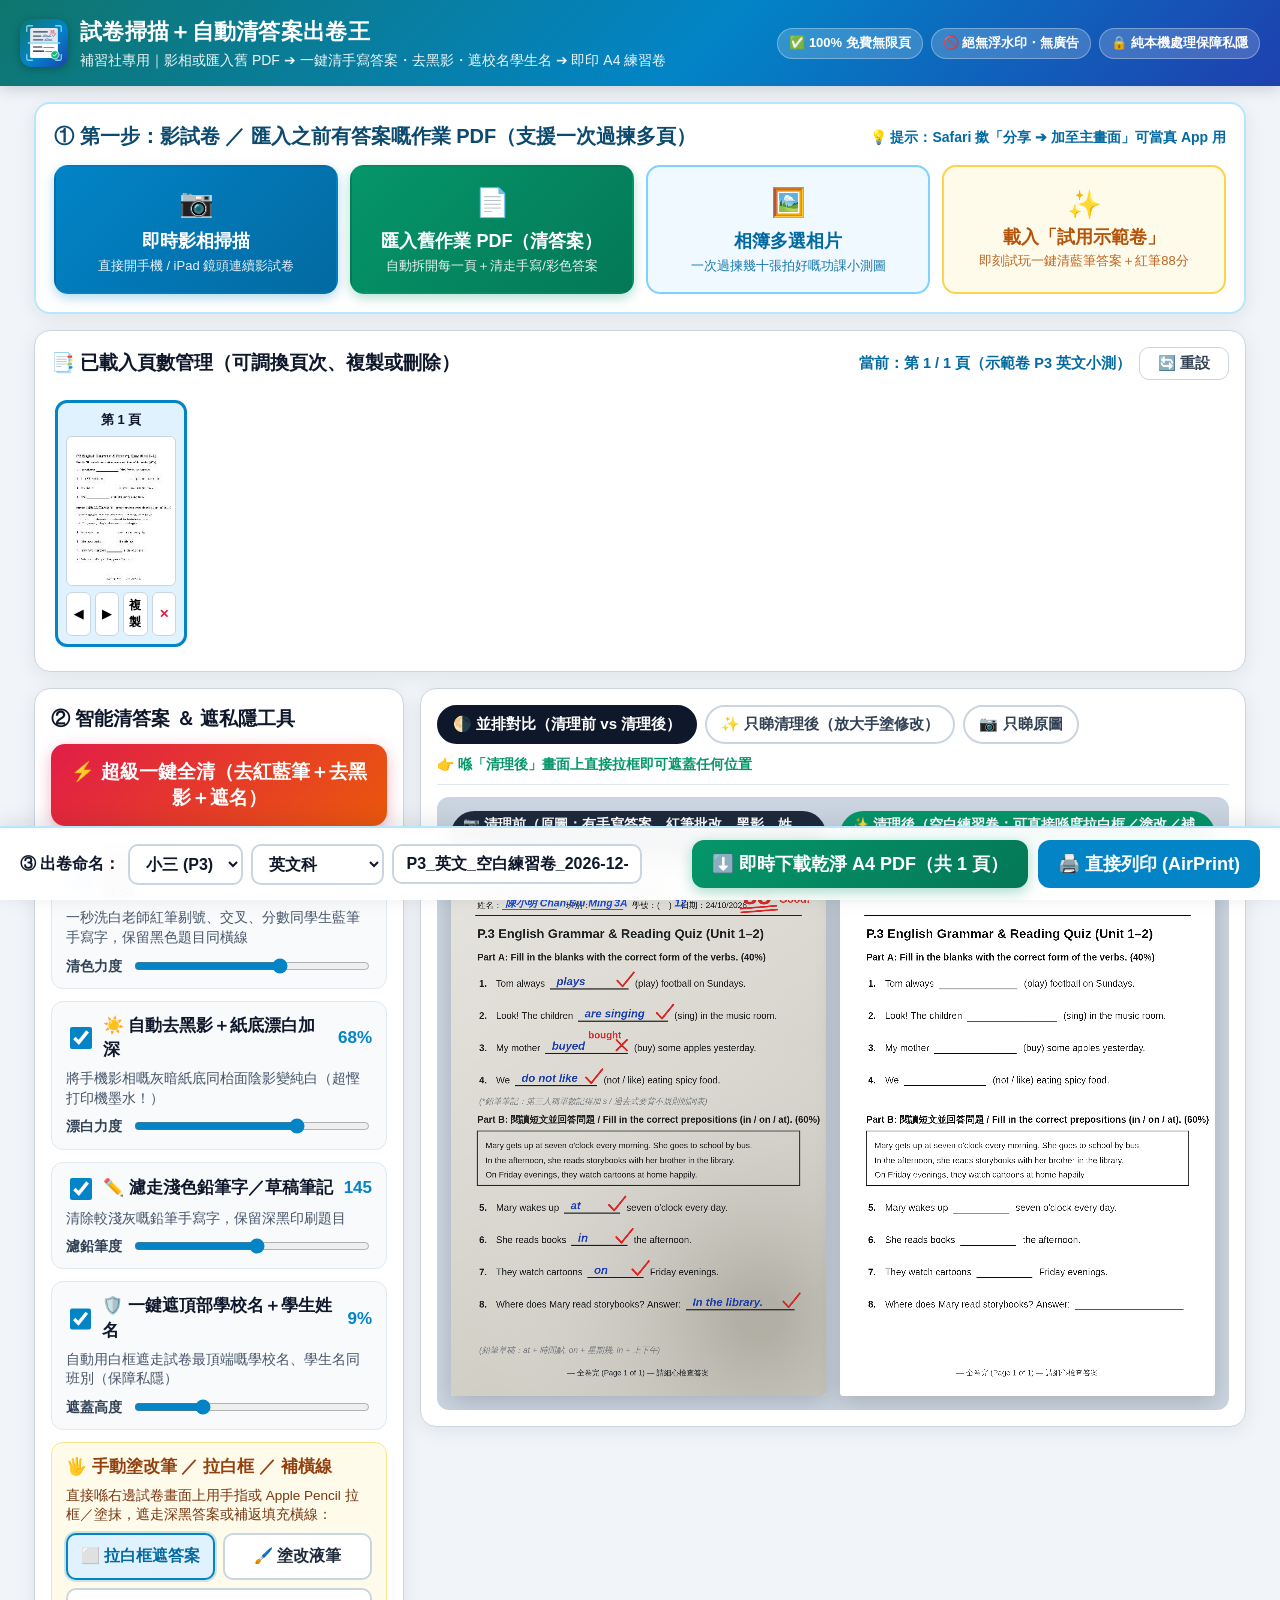
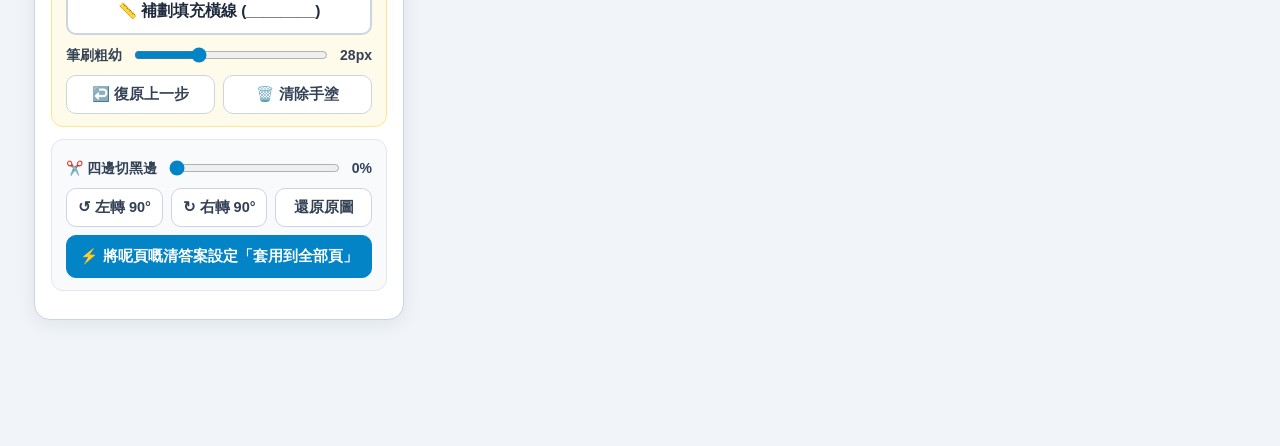
==== scanner/index.html @ d57492cf "Add Project 07: 試卷掃描＋自動清答案出卷王 Web App (with PDF import & A4 export)" ====
<!DOCTYPE html>
<html lang="zh-HK">
<head>
  <meta charset="UTF-8" />
  <meta name="viewport" content="width=device-width, initial-scale=1.0, maximum-scale=5.0, user-scalable=yes" />
  <title>試卷掃描＋自動清答案出卷王｜補習中心專用（免費無限・無浮水印）</title>
  <meta name="description" content="香港補習社專用：手機/iPad 即時影相或匯入舊作業 PDF，一鍵清走藍筆手寫答案、紅筆批改、鉛筆草稿、去黑影漂白、遮蓋學生姓名與學校名，即出高清空白 A4 PDF 列印。" />
  <meta name="theme-color" content="#0284c7" />
  <meta name="apple-mobile-web-app-capable" content="yes" />
  <meta name="apple-mobile-web-app-status-bar-style" content="black-translucent" />
  <meta name="apple-mobile-web-app-title" content="清答案出卷王" />
  <link rel="manifest" href="./manifest.json" />
  <link rel="icon" type="image/svg+xml" href="./icon.svg" />
  <link rel="apple-touch-icon" href="./apple-touch-icon.png" />
  <link rel="stylesheet" href="./styles.css" />
</head>
<body>
  <!-- Top Sticky Header -->
  <header class="app-header">
    <div class="header-inner">
      <div class="brand-row">
        <img src="./icon.svg" alt="App Icon" class="brand-icon" />
        <div>
          <h1 class="brand-title">試卷掃描＋自動清答案出卷王</h1>
          <p class="brand-subtitle">補習社專用｜影相或匯入舊 PDF ➔ 一鍵清手寫答案・去黑影・遮校名學生名 ➔ 即印 A4 練習卷</p>
        </div>
      </div>
      <div class="header-badges">
        <span class="badge-pill">✅ 100% 免費無限頁</span>
        <span class="badge-pill">🚫 絕無浮水印・無廣告</span>
        <span class="badge-pill">🔒 純本機處理保障私隱</span>
      </div>
    </div>
  </header>

  <div id="statusToast" class="status-toast" role="status" aria-live="polite"></div>

  <main class="app-container">
    <!-- Step 1: Big Upload & Import Hero Card -->
    <section class="hero-card" aria-label="匯入試卷或影相">
      <div class="hero-top">
        <h2 class="hero-title">① 第一步：影試卷 ／ 匯入之前有答案嘅作業 PDF（支援一次過揀多頁）</h2>
        <span style="font-size:14px;font-weight:700;color:#0369a1;">💡 提示：Safari 撳「分享 ➔ 加至主畫面」可當真 App 用</span>
      </div>

      <!-- Hidden File Inputs -->
      <input type="file" id="cameraInput" accept="image/*" capture="environment" multiple style="display:none;" />
      <input type="file" id="pdfInput" accept=".pdf,application/pdf" multiple style="display:none;" />
      <input type="file" id="albumInput" accept="image/*" multiple style="display:none;" />

      <div class="hero-grid">
        <label for="cameraInput" class="big-upload-btn btn-camera">
          <span class="btn-emoji">📷</span>
          <span class="btn-main">即時影相掃描</span>
          <span class="btn-sub">直接開手機 / iPad 鏡頭連續影試卷</span>
        </label>

        <label for="pdfInput" class="big-upload-btn btn-pdf" id="lblPdfImport">
          <span class="btn-emoji">📄</span>
          <span class="btn-main">匯入舊作業 PDF（清答案）</span>
          <span class="btn-sub">自動拆開每一頁＋清走手寫/彩色答案</span>
        </label>

        <label for="albumInput" class="big-upload-btn btn-album">
          <span class="btn-emoji">🖼️</span>
          <span class="btn-main">相簿多選相片</span>
          <span class="btn-sub">一次過揀幾十張拍好嘅功課小測圖</span>
        </label>

        <button type="button" id="btnLoadDemo" class="big-upload-btn btn-demo">
          <span class="btn-emoji">✨</span>
          <span class="btn-main">載入「試用示範卷」</span>
          <span class="btn-sub">即刻試玩一鍵清藍筆答案＋紅筆88分</span>
        </button>
      </div>
    </section>

    <!-- Step 2: Multi-Page Thumbnail Strip -->
    <section class="panel-card" aria-label="多頁排序與管理">
      <div class="panel-title">
        <span>📑 已載入頁數管理（可調換頁次、複製或刪除）</span>
        <div style="display:flex;gap:8px;align-items:center;">
          <span id="pageIndicator" style="font-size:14.5px;color:#0369a1;font-weight:800;">當前：第 1 / 1 頁</span>
          <button type="button" id="btnClearAllPages" class="mini-btn" style="flex:none;padding:6px 12px;">🔄 重設</button>
        </div>
      </div>
      <div id="pagesStrip" class="pages-strip"></div>
    </section>

    <!-- Step 3: Main Workspace (Left Controls + Right Live Before/After Canvas) -->
    <div class="workspace-grid">
      <!-- Left Column: Smart Answer Eraser & Manual Tools -->
      <aside class="panel-card">
        <h2 class="panel-title">② 智能清答案 ＆ 遮私隱工具</h2>

        <button type="button" id="btnMagicAll" class="magic-preset-btn">
          <span>⚡ 超級一鍵全清（去紅藍筆＋去黑影＋遮名）</span>
        </button>

        <!-- Filter 1: Color Ink Eraser -->
        <div class="control-group">
          <div class="control-header">
            <label class="control-label">
              <input type="checkbox" id="chkColorInk" checked />
              <span>🔴🔵 自動去紅筆批改／藍筆答案</span>
            </label>
            <span id="valColorInk" style="font-weight:800;color:#0284c7;">62%</span>
          </div>
          <p class="control-desc">一秒洗白老師紅筆剔號、交叉、分數同學生藍筆手寫字，保留黑色題目同橫線</p>
          <div class="slider-row">
            <span>清色力度</span>
            <input type="range" id="rngColorInk" min="15" max="90" value="62" />
          </div>
        </div>

        <!-- Filter 2: Adaptive Shadow & Bleaching -->
        <div class="control-group">
          <div class="control-header">
            <label class="control-label">
              <input type="checkbox" id="chkWhiten" checked />
              <span>☀️ 自動去黑影＋紙底漂白加深</span>
            </label>
            <span id="valWhiten" style="font-weight:800;color:#0284c7;">68%</span>
          </div>
          <p class="control-desc">將手機影相嘅灰暗紙底同枱面陰影變純白（超慳打印機墨水！）</p>
          <div class="slider-row">
            <span>漂白力度</span>
            <input type="range" id="rngWhiten" min="15" max="90" value="68" />
          </div>
        </div>

        <!-- Filter 3: Light Pencil & Gray Handwriting Eraser -->
        <div class="control-group">
          <div class="control-header">
            <label class="control-label">
              <input type="checkbox" id="chkPencil" checked />
              <span>✏️ 濾走淺色鉛筆字／草稿筆記</span>
            </label>
            <span id="valPencil" style="font-weight:800;color:#0284c7;">145</span>
          </div>
          <p class="control-desc">清除較淺灰嘅鉛筆手寫字，保留深黑印刷題目</p>
          <div class="slider-row">
            <span>濾鉛筆度</span>
            <input type="range" id="rngPencil" min="85" max="200" value="145" />
          </div>
        </div>

        <!-- Filter 4: Auto Header Privacy Mask -->
        <div class="control-group">
          <div class="control-header">
            <label class="control-label">
              <input type="checkbox" id="chkHeaderMask" checked />
              <span>🛡️ 一鍵遮頂部學校名＋學生姓名</span>
            </label>
            <span id="valHeaderMask" style="font-weight:800;color:#0284c7;">9%</span>
          </div>
          <p class="control-desc">自動用白框遮走試卷最頂端嘅學校名、學生名同班別（保障私隱）</p>
          <div class="slider-row">
            <span>遮蓋高度</span>
            <input type="range" id="rngHeaderMask" min="4" max="22" step="0.5" value="9.0" />
          </div>
        </div>

        <!-- Manual Touch Tools -->
        <div class="control-group" style="background:#fffbeb;border-color:#fde68a;">
          <div class="control-header">
            <span style="font-size:17px;font-weight:800;color:#92400e;">🖐️ 手動塗改筆 ／ 拉白框 ／ 補橫線</span>
          </div>
          <p class="control-desc" style="color:#78350f;">直接喺右邊試卷畫面上用手指或 Apple Pencil 拉框／塗抹，遮走深黑答案或補返填充橫線：</p>

          <div class="tool-btn-grid">
            <button type="button" id="toolRect" class="tool-btn active">⬜ 拉白框遮答案</button>
            <button type="button" id="toolBrush" class="tool-btn">🖌️ 塗改液筆</button>
            <button type="button" id="toolLine" class="tool-btn" style="grid-column: span 2;">📏 補劃填充橫線 (________)</button>
          </div>

          <div class="slider-row" style="margin-bottom:10px;">
            <span>筆刷粗幼</span>
            <input type="range" id="rngBrushSize" min="8" max="70" value="28" />
            <span id="valBrushSize">28px</span>
          </div>

          <div class="mini-btn-row">
            <button type="button" id="btnUndo" class="mini-btn">↩️ 復原上一步</button>
            <button type="button" id="btnClearStrokes" class="mini-btn">🗑️ 清除手塗</button>
          </div>
        </div>

        <!-- Geometry & Batch Apply -->
        <div class="control-group">
          <div class="slider-row" style="margin-bottom:10px;">
            <span>✂️ 四邊切黑邊</span>
            <input type="range" id="rngCrop" min="0" max="12" step="0.5" value="0" />
            <span id="valCrop">0%</span>
          </div>
          <div class="mini-btn-row" style="margin-bottom:8px;">
            <button type="button" id="btnRotateLeft" class="mini-btn">↺ 左轉 90°</button>
            <button type="button" id="btnRotateRight" class="mini-btn">↻ 右轉 90°</button>
            <button type="button" id="btnResetPage" class="mini-btn">還原原圖</button>
          </div>
          <button type="button" id="btnApplyAllPages" class="mini-btn primary" style="width:100%;padding:11px;">
            ⚡ 將呢頁嘅清答案設定「套用到全部頁」
          </button>
        </div>
      </aside>

      <!-- Right Column: Live Canvas Stage -->
      <section class="panel-card">
        <div class="canvas-toolbar">
          <div class="view-mode-btns">
            <button type="button" id="modeSplit" class="mode-pill active">🌗 並排對比（清理前 vs 清理後）</button>
            <button type="button" id="modeAfter" class="mode-pill">✨ 只睇清理後（放大手塗修改）</button>
            <button type="button" id="modeBefore" class="mode-pill">📷 只睇原圖</button>
          </div>
          <span style="font-size:14px;font-weight:700;color:#059669;">👉 喺「清理後」畫面上直接拉框即可遮蓋任何位置</span>
        </div>

        <div class="canvas-stage-wrap">
          <div id="beforeBox" class="canvas-box">
            <span class="canvas-tag">📷 清理前（原圖：有手寫答案、紅筆批改、黑影、姓名）</span>
            <canvas id="beforeCanvas"></canvas>
          </div>
          <div id="afterBox" class="canvas-box">
            <span class="canvas-tag cleaned">✨ 清理後（空白練習卷：可直接喺度拉白框／塗改／補橫線）</span>
            <canvas id="editorCanvas"></canvas>
          </div>
        </div>
      </section>
    </div>
  </main>

  <!-- Sticky Bottom Bar: Grade/Subject Auto Naming + One-Click A4 PDF Download + AirPrint -->
  <footer class="export-bar">
    <div class="export-inner">
      <div class="naming-row">
        <span style="font-weight:800;font-size:16px;color:#0f172a;">③ 出卷命名：</span>
        <select id="selGrade" class="select-pill" aria-label="選擇年級">
          <option value="P1">小一 (P1)</option>
          <option value="P2">小二 (P2)</option>
          <option value="P3" selected>小三 (P3)</option>
          <option value="P4">小四 (P4)</option>
          <option value="P5">小五 (P5)</option>
          <option value="P6">小六 (P6)</option>
          <option value="全級">綜合年級</option>
        </select>
        <select id="selSubject" class="select-pill" aria-label="選擇科目">
          <option value="英文" selected>英文科</option>
          <option value="中文">中文科</option>
          <option value="數學">數學科</option>
          <option value="常識人文">常識/人文科</option>
          <option value="評估溫習">評估溫習</option>
        </select>
        <input type="text" id="inpFilename" class="filename-input" style="min-width:250px;" aria-label="PDF 檔案名稱" />
      </div>

      <div class="export-btns">
        <button type="button" id="btnDownloadPdf" class="action-export-btn btn-download-pdf">
          <span>⬇️ 即時下載乾淨 A4 PDF（共 <span id="pdfPageCount">1</span> 頁）</span>
        </button>
        <button type="button" id="btnPrint" class="action-export-btn btn-print">
          <span>🖨️ 直接列印 (AirPrint)</span>
        </button>
      </div>
    </div>
  </footer>

  <!-- Print-only full-bleed A4 pages -->
  <div id="printContainer"></div>

  <!-- Scripts (100% Local Bundle, No External Server Required) -->
  <script src="./vendor/pdf.min.js"></script>
  <script src="./pdf-lib.js"></script>
  <script src="./demo-sheet.js"></script>
  <script src="./processor.js"></script>
  <script src="./app.js"></script>
</body>
</html>
---- scanner/styles.css ----
:root {
  --primary: #0284c7;
  --primary-dark: #0369a1;
  --primary-light: #e0f2fe;
  --accent: #0f766e;
  --emerald: #059669;
  --emerald-light: #d1fae5;
  --amber: #d97706;
  --amber-light: #fef3c7;
  --rose: #e11d48;
  --rose-light: #ffe4e6;
  --bg: #f1f5f9;
  --card: #ffffff;
  --text: #0f172a;
  --text-sub: #475569;
  --border: #cbd5e1;
  --radius: 16px;
  --shadow: 0 4px 20px rgba(15, 23, 42, 0.08);
}

* {
  box-sizing: border-box;
  -webkit-tap-highlight-color: transparent;
}

body {
  margin: 0;
  padding: 0;
  font-family: -apple-system, BlinkMacSystemFont, "PingFang HK", "Microsoft JhengHei", "Noto Sans TC", sans-serif;
  background: var(--bg);
  color: var(--text);
  font-size: 17px;
  line-height: 1.45;
  padding-bottom: 110px;
}

/* Header */
.app-header {
  background: linear-gradient(135deg, #0f766e 0%, #0284c7 55%, #1e40af 100%);
  color: #fff;
  padding: 16px 20px;
  position: sticky;
  top: 0;
  z-index: 40;
  box-shadow: 0 3px 14px rgba(15, 23, 42, 0.18);
}

.header-inner {
  max-width: 1240px;
  margin: 0 auto;
  display: flex;
  align-items: center;
  justify-content: space-between;
  gap: 12px;
  flex-wrap: wrap;
}

.brand-row {
  display: flex;
  align-items: center;
  gap: 12px;
}

.brand-icon {
  width: 48px;
  height: 48px;
  border-radius: 12px;
  box-shadow: 0 2px 8px rgba(0, 0, 0, 0.25);
  flex-shrink: 0;
}

.brand-title {
  margin: 0;
  font-size: 22px;
  font-weight: 800;
  letter-spacing: 0.3px;
}

.brand-subtitle {
  margin: 2px 0 0;
  font-size: 14px;
  opacity: 0.92;
}

.header-badges {
  display: flex;
  gap: 8px;
  flex-wrap: wrap;
}

.badge-pill {
  background: rgba(255, 255, 255, 0.18);
  border: 1px solid rgba(255, 255, 255, 0.32);
  color: #fff;
  padding: 5px 11px;
  border-radius: 999px;
  font-size: 13px;
  font-weight: 700;
}

/* Main container */
.app-container {
  max-width: 1240px;
  margin: 16px auto;
  padding: 0 14px;
  display: flex;
  flex-direction: column;
  gap: 16px;
}

/* Upload / Action Hero Card */
.hero-card {
  background: var(--card);
  border-radius: var(--radius);
  padding: 18px;
  box-shadow: var(--shadow);
  border: 2px solid #bae6fd;
}

.hero-top {
  display: flex;
  align-items: center;
  justify-content: space-between;
  gap: 10px;
  margin-bottom: 14px;
  flex-wrap: wrap;
}

.hero-title {
  margin: 0;
  font-size: 20px;
  font-weight: 800;
  color: #0c4a6e;
}

.hero-grid {
  display: grid;
  grid-template-columns: repeat(auto-fit, minmax(230px, 1fr));
  gap: 12px;
}

.big-upload-btn {
  display: flex;
  flex-direction: column;
  align-items: center;
  justify-content: center;
  text-align: center;
  padding: 16px 14px;
  border-radius: 14px;
  border: 2px solid transparent;
  cursor: pointer;
  font-family: inherit;
  transition: transform 0.12s ease, box-shadow 0.12s ease;
  min-height: 92px;
  user-select: none;
}

.big-upload-btn:active {
  transform: scale(0.98);
}

.big-upload-btn .btn-emoji {
  font-size: 28px;
  margin-bottom: 4px;
}

.big-upload-btn .btn-main {
  font-size: 18px;
  font-weight: 800;
}

.big-upload-btn .btn-sub {
  font-size: 13px;
  margin-top: 3px;
  opacity: 0.9;
}

.btn-camera {
  background: linear-gradient(135deg, #0284c7, #0369a1);
  color: #fff;
  box-shadow: 0 4px 12px rgba(2, 132, 199, 0.3);
}

.btn-pdf {
  background: linear-gradient(135deg, #059669, #047857);
  color: #fff;
  box-shadow: 0 4px 12px rgba(5, 150, 105, 0.3);
}

.btn-album {
  background: #f0f9ff;
  color: #0369a1;
  border-color: #7dd3fc;
}

.btn-demo {
  background: #fffbeb;
  color: #b45309;
  border-color: #fcd34d;
}

/* Workspace Layout */
.workspace-grid {
  display: grid;
  grid-template-columns: 370px 1fr;
  gap: 16px;
  align-items: start;
}

@media (max-width: 960px) {
  .workspace-grid {
    grid-template-columns: 1fr;
  }
}

.panel-card {
  background: var(--card);
  border-radius: var(--radius);
  padding: 16px;
  box-shadow: var(--shadow);
  border: 1px solid var(--border);
}

.panel-title {
  margin: 0 0 12px;
  font-size: 19px;
  font-weight: 800;
  display: flex;
  align-items: center;
  justify-content: space-between;
  gap: 8px;
}

/* One-click magic bar */
.magic-preset-btn {
  width: 100%;
  padding: 15px 16px;
  border-radius: 14px;
  border: none;
  background: linear-gradient(135deg, #e11d48 0%, #ea580c 100%);
  color: #fff;
  font-size: 19px;
  font-weight: 800;
  cursor: pointer;
  box-shadow: 0 5px 16px rgba(225, 29, 72, 0.32);
  display: flex;
  align-items: center;
  justify-content: center;
  gap: 8px;
  margin-bottom: 14px;
}

.magic-preset-btn:active {
  transform: scale(0.98);
}

/* Filter sections */
.control-group {
  background: #f8fafc;
  border: 1px solid #e2e8f0;
  border-radius: 12px;
  padding: 12px 14px;
  margin-bottom: 12px;
}

.control-header {
  display: flex;
  align-items: center;
  justify-content: space-between;
  gap: 8px;
  margin-bottom: 6px;
}

.control-label {
  font-size: 17px;
  font-weight: 800;
  color: #0f172a;
  display: flex;
  align-items: center;
  gap: 8px;
  cursor: pointer;
}

.control-label input[type="checkbox"] {
  width: 22px;
  height: 22px;
  accent-color: var(--primary);
  cursor: pointer;
}

.control-desc {
  font-size: 13.5px;
  color: var(--text-sub);
  margin: 0 0 8px;
}

.slider-row {
  display: flex;
  align-items: center;
  gap: 10px;
  font-size: 14px;
  font-weight: 700;
  color: #334155;
  margin-top: 6px;
}

.slider-row input[type="range"] {
  flex: 1;
  height: 8px;
  accent-color: var(--primary);
}

/* Manual touch tools */
.tool-btn-grid {
  display: grid;
  grid-template-columns: repeat(2, 1fr);
  gap: 8px;
  margin-bottom: 10px;
}

.tool-btn {
  padding: 11px 10px;
  border-radius: 10px;
  border: 2px solid #cbd5e1;
  background: #fff;
  color: #1e293b;
  font-size: 15.5px;
  font-weight: 800;
  cursor: pointer;
  display: flex;
  align-items: center;
  justify-content: center;
  gap: 6px;
}

.tool-btn.active {
  background: #e0f2fe;
  border-color: #0284c7;
  color: #0369a1;
  box-shadow: 0 0 0 2px rgba(2, 132, 199, 0.2);
}

.mini-btn-row {
  display: flex;
  gap: 8px;
  flex-wrap: wrap;
}

.mini-btn {
  flex: 1;
  min-width: 90px;
  padding: 9px 10px;
  border-radius: 10px;
  border: 1px solid #cbd5e1;
  background: #fff;
  font-size: 14.5px;
  font-weight: 700;
  cursor: pointer;
  color: #334155;
}

.mini-btn.primary {
  background: #0284c7;
  color: #fff;
  border-color: #0284c7;
}

/* Canvas Stage */
.canvas-toolbar {
  display: flex;
  align-items: center;
  justify-content: space-between;
  gap: 10px;
  flex-wrap: wrap;
  margin-bottom: 12px;
  padding-bottom: 10px;
  border-bottom: 1px solid #e2e8f0;
}

.view-mode-btns {
  display: flex;
  gap: 8px;
  flex-wrap: wrap;
}

.mode-pill {
  padding: 8px 14px;
  border-radius: 999px;
  border: 2px solid #cbd5e1;
  background: #fff;
  font-size: 15px;
  font-weight: 800;
  cursor: pointer;
  color: #334155;
}

.mode-pill.active {
  background: #0f172a;
  color: #fff;
  border-color: #0f172a;
}

.canvas-stage-wrap {
  background: #cbd5e1;
  border-radius: 12px;
  padding: 14px;
  display: flex;
  justify-content: center;
  align-items: flex-start;
  gap: 14px;
  overflow: auto;
  min-height: 480px;
}

.canvas-box {
  display: flex;
  flex-direction: column;
  align-items: center;
  max-width: 100%;
}

.canvas-tag {
  background: #1e293b;
  color: #fff;
  font-size: 13.5px;
  font-weight: 800;
  padding: 4px 12px;
  border-radius: 999px;
  margin-bottom: 8px;
}

.canvas-tag.cleaned {
  background: #059669;
}

#editorCanvas, #beforeCanvas {
  max-width: 100%;
  height: auto;
  background: #fff;
  box-shadow: 0 6px 24px rgba(0, 0, 0, 0.18);
  border-radius: 4px;
  touch-action: none;
  cursor: crosshair;
}

/* Page Thumbnails Strip */
.pages-strip {
  display: flex;
  gap: 12px;
  overflow-x: auto;
  padding: 8px 4px;
}

.page-thumb-card {
  width: 132px;
  flex-shrink: 0;
  background: #f8fafc;
  border: 3px solid #cbd5e1;
  border-radius: 12px;
  padding: 8px;
  cursor: pointer;
  display: flex;
  flex-direction: column;
  align-items: center;
  gap: 6px;
}

.page-thumb-card.active {
  border-color: #0284c7;
  background: #e0f2fe;
}

.page-thumb-card img {
  width: 100%;
  height: 150px;
  object-fit: contain;
  background: #fff;
  border-radius: 6px;
  border: 1px solid #cbd5e1;
}

.thumb-actions {
  display: flex;
  gap: 4px;
  width: 100%;
}

.thumb-btn {
  flex: 1;
  padding: 4px 0;
  font-size: 12px;
  font-weight: 800;
  border: 1px solid #cbd5e1;
  background: #fff;
  border-radius: 6px;
  cursor: pointer;
}

/* Sticky Bottom Export Bar */
.export-bar {
  position: fixed;
  bottom: 0;
  left: 0;
  right: 0;
  background: rgba(255, 255, 255, 0.96);
  backdrop-filter: blur(10px);
  border-top: 2px solid #bae6fd;
  padding: 12px 16px;
  z-index: 50;
  box-shadow: 0 -4px 20px rgba(15, 23, 42, 0.1);
}

.export-inner {
  max-width: 1240px;
  margin: 0 auto;
  display: flex;
  align-items: center;
  justify-content: space-between;
  gap: 12px;
  flex-wrap: wrap;
}

.naming-row {
  display: flex;
  align-items: center;
  gap: 8px;
  flex-wrap: wrap;
}

.select-pill, .filename-input {
  padding: 9px 12px;
  border-radius: 10px;
  border: 2px solid #cbd5e1;
  font-size: 16px;
  font-weight: 700;
  background: #fff;
  color: #0f172a;
}

.export-btns {
  display: flex;
  gap: 10px;
  flex-wrap: wrap;
}

.action-export-btn {
  padding: 12px 20px;
  border-radius: 12px;
  border: none;
  font-size: 18px;
  font-weight: 800;
  cursor: pointer;
  display: flex;
  align-items: center;
  gap: 8px;
}

.btn-download-pdf {
  background: linear-gradient(135deg, #059669, #047857);
  color: #fff;
  box-shadow: 0 4px 14px rgba(5, 150, 105, 0.35);
}

.btn-print {
  background: #0284c7;
  color: #fff;
}

/* Toast status */
.status-toast {
  position: fixed;
  top: 82px;
  left: 50%;
  transform: translateX(-50%);
  background: #0f172a;
  color: #fff;
  padding: 12px 22px;
  border-radius: 999px;
  font-size: 16px;
  font-weight: 800;
  z-index: 100;
  box-shadow: 0 8px 25px rgba(0, 0, 0, 0.28);
  display: none;
}

.status-toast.show {
  display: block;
}

/* Print-only container for AirPrint full-bleed A4 */
#printContainer {
  display: none;
}

@media print {
  @page {
    size: A4 portrait;
    margin: 0;
  }
  body {
    background: #fff !important;
    padding: 0 !important;
    margin: 0 !important;
  }
  .app-header, .app-container, .export-bar, .status-toast {
    display: none !important;
  }
  #printContainer {
    display: block !important;
    width: 100%;
  }
  .print-page {
    width: 210mm;
    height: 297mm;
    page-break-after: always;
    break-after: page;
    display: flex;
    align-items: center;
    justify-content: center;
    overflow: hidden;
  }
  .print-page:last-child {
    page-break-after: auto;
    break-after: auto;
  }
  .print-page img {
    max-width: 202mm;
    max-height: 289mm;
    object-fit: contain;
  }
}
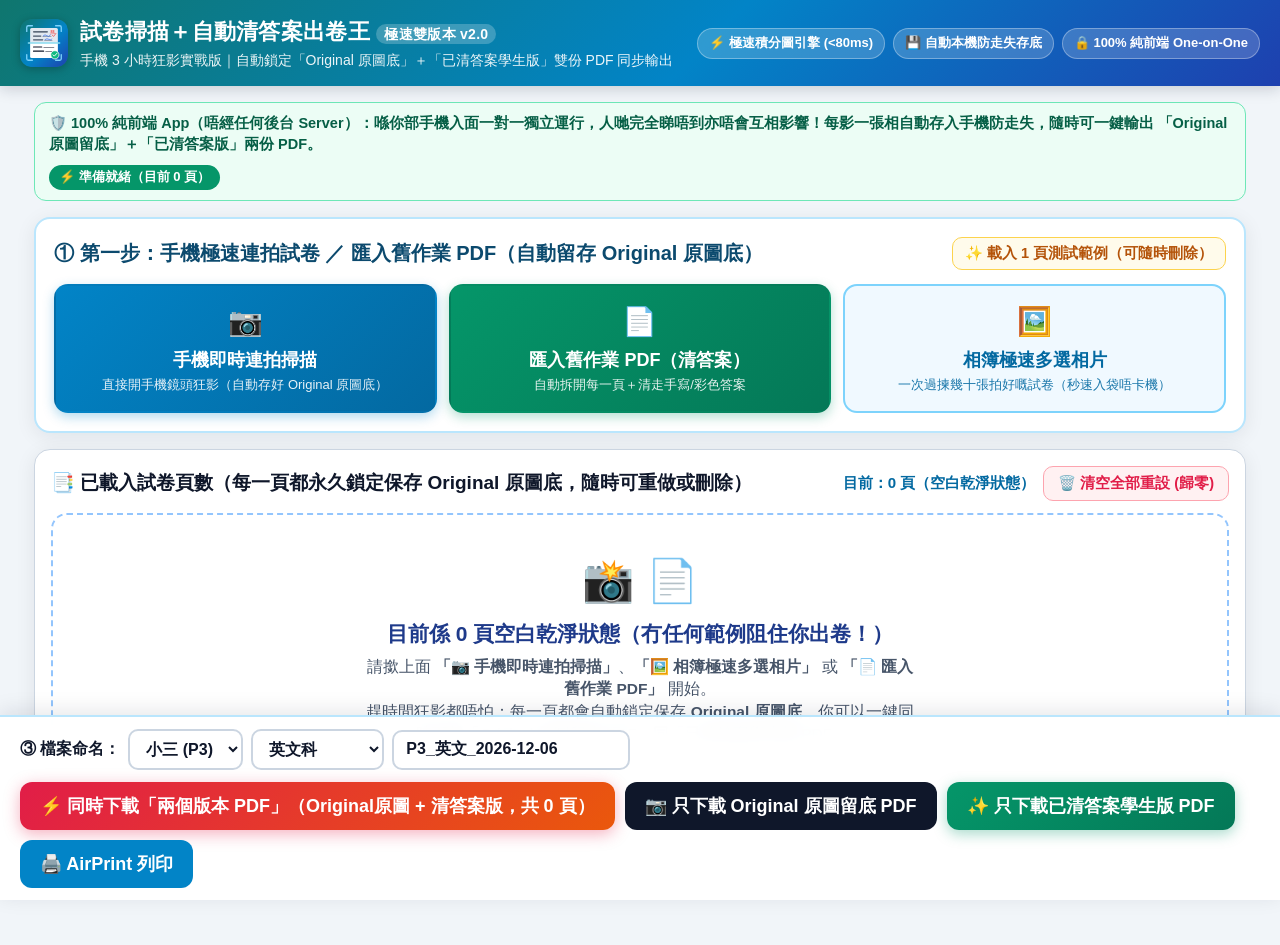
==== commit 7483917b: "Upgrade Project 07 Scanner App to v2.0: 0-page clean start, fast integral-image engine, IndexedDB ba" ====
--- a/scanner/index.html
+++ b/scanner/index.html
@@ -3,8 +3,8 @@
 <head>
   <meta charset="UTF-8" />
   <meta name="viewport" content="width=device-width, initial-scale=1.0, maximum-scale=5.0, user-scalable=yes" />
-  <title>試卷掃描＋自動清答案出卷王｜補習中心專用（免費無限・無浮水印）</title>
-  <meta name="description" content="香港補習社專用：手機/iPad 即時影相或匯入舊作業 PDF，一鍵清走藍筆手寫答案、紅筆批改、鉛筆草稿、去黑影漂白、遮蓋學生姓名與學校名，即出高清空白 A4 PDF 列印。" />
+  <title>試卷掃描＋自動清答案出卷王 v2.0｜補習中心極速版（免費無限・雙版本留底）</title>
+  <meta name="description" content="香港補習社專用：手機/iPad 極速連拍或匯入舊作業 PDF，自動保存 Original 原圖底＋一鍵輸出已清答案空白練習卷 A4 PDF，100% 純前端一對一本地運行。" />
   <meta name="theme-color" content="#0284c7" />
   <meta name="apple-mobile-web-app-capable" content="yes" />
   <meta name="apple-mobile-web-app-status-bar-style" content="black-translucent" />
@@ -21,14 +21,14 @@
       <div class="brand-row">
         <img src="./icon.svg" alt="App Icon" class="brand-icon" />
         <div>
-          <h1 class="brand-title">試卷掃描＋自動清答案出卷王</h1>
-          <p class="brand-subtitle">補習社專用｜影相或匯入舊 PDF ➔ 一鍵清手寫答案・去黑影・遮校名學生名 ➔ 即印 A4 練習卷</p>
+          <h1 class="brand-title">試卷掃描＋自動清答案出卷王 <span style="font-size:14px;background:rgba(255,255,255,0.22);padding:2px 8px;border-radius:99px;">極速雙版本 v2.0</span></h1>
+          <p class="brand-subtitle">手機 3 小時狂影實戰版｜自動鎖定「Original 原圖底」＋「已清答案學生版」雙份 PDF 同步輸出</p>
         </div>
       </div>
       <div class="header-badges">
-        <span class="badge-pill">✅ 100% 免費無限頁</span>
-        <span class="badge-pill">🚫 絕無浮水印・無廣告</span>
-        <span class="badge-pill">🔒 純本機處理保障私隱</span>
+        <span class="badge-pill">⚡ 極速積分圖引擎 (&lt;80ms)</span>
+        <span class="badge-pill">💾 自動本機防走失存底</span>
+        <span class="badge-pill">🔒 100% 純前端 One-on-One</span>
       </div>
     </div>
   </header>
@@ -36,11 +36,19 @@
   <div id="statusToast" class="status-toast" role="status" aria-live="polite"></div>
 
   <main class="app-container">
+    <!-- Pure Frontend & Auto-Backup Reassurance Banner -->
+    <div class="privacy-speed-banner">
+      <span>🛡️ <strong>100% 純前端 App（唔經任何後台 Server）</strong>：喺你部手機入面一對一獨立運行，人哋完全睇唔到亦唔會互相影響！每影一張相自動存入手機防走失，隨時可一鍵輸出 <strong>「Original 原圖留底」＋「已清答案版」兩份 PDF</strong>。</span>
+      <span id="perfBadge" style="background:#059669;color:#fff;padding:3px 10px;border-radius:99px;font-size:13px;">⚡ 準備就緒（目前 0 頁）</span>
+    </div>
+
     <!-- Step 1: Big Upload & Import Hero Card -->
     <section class="hero-card" aria-label="匯入試卷或影相">
       <div class="hero-top">
-        <h2 class="hero-title">① 第一步：影試卷 ／ 匯入之前有答案嘅作業 PDF（支援一次過揀多頁）</h2>
-        <span style="font-size:14px;font-weight:700;color:#0369a1;">💡 提示：Safari 撳「分享 ➔ 加至主畫面」可當真 App 用</span>
+        <h2 class="hero-title">① 第一步：手機極速連拍試卷 ／ 匯入舊作業 PDF（自動留存 Original 原圖底）</h2>
+        <button type="button" id="btnLoadDemo" class="mini-btn" style="flex:none;padding:6px 12px;background:#fffbeb;color:#b45309;border-color:#fcd34d;">
+          ✨ 載入 1 頁測試範例（可隨時刪除）
+        </button>
       </div>
 
       <!-- Hidden File Inputs -->
@@ -51,8 +59,8 @@
       <div class="hero-grid">
         <label for="cameraInput" class="big-upload-btn btn-camera">
           <span class="btn-emoji">📷</span>
-          <span class="btn-main">即時影相掃描</span>
-          <span class="btn-sub">直接開手機 / iPad 鏡頭連續影試卷</span>
+          <span class="btn-main">手機即時連拍掃描</span>
+          <span class="btn-sub">直接開手機鏡頭狂影（自動存好 Original 原圖底）</span>
         </label>
 
         <label for="pdfInput" class="big-upload-btn btn-pdf" id="lblPdfImport">
@@ -63,38 +71,40 @@
 
         <label for="albumInput" class="big-upload-btn btn-album">
           <span class="btn-emoji">🖼️</span>
-          <span class="btn-main">相簿多選相片</span>
-          <span class="btn-sub">一次過揀幾十張拍好嘅功課小測圖</span>
+          <span class="btn-main">相簿極速多選相片</span>
+          <span class="btn-sub">一次過揀幾十張拍好嘅試卷（秒速入袋唔卡機）</span>
         </label>
-
-        <button type="button" id="btnLoadDemo" class="big-upload-btn btn-demo">
-          <span class="btn-emoji">✨</span>
-          <span class="btn-main">載入「試用示範卷」</span>
-          <span class="btn-sub">即刻試玩一鍵清藍筆答案＋紅筆88分</span>
-        </button>
       </div>
     </section>
 
-    <!-- Step 2: Multi-Page Thumbnail Strip -->
+    <!-- Step 2: Multi-Page Thumbnail Strip & 100% Clean Reset -->
     <section class="panel-card" aria-label="多頁排序與管理">
       <div class="panel-title">
-        <span>📑 已載入頁數管理（可調換頁次、複製或刪除）</span>
-        <div style="display:flex;gap:8px;align-items:center;">
-          <span id="pageIndicator" style="font-size:14.5px;color:#0369a1;font-weight:800;">當前：第 1 / 1 頁</span>
-          <button type="button" id="btnClearAllPages" class="mini-btn" style="flex:none;padding:6px 12px;">🔄 重設</button>
-        </div>
-      </div>
-      <div id="pagesStrip" class="pages-strip"></div>
+        <span>📑 已載入試卷頁數（每一頁都永久鎖定保存 Original 原圖底，隨時可重做或刪除）</span>
+        <div style="display:flex;gap:8px;align-items:center;flex-wrap:wrap;">
+          <span id="pageIndicator" style="font-size:15px;color:#0369a1;font-weight:800;">目前：0 頁（空白乾淨狀態）</span>
+          <button type="button" id="btnClearAllPages" class="btn-danger-outline">🗑️ 清空全部重設 (歸零)</button>
+        </div>
+      </div>
+
+      <!-- Shown when 0 pages -->
+      <div id="emptyStateBox" class="empty-state-box">
+        <div style="font-size:42px;">📸 📄</div>
+        <h3>目前係 0 頁空白乾淨狀態（冇任何範例阻住你出卷！）</h3>
+        <p>請撳上面 <strong>「📷 手機即時連拍掃描」</strong>、<strong>「🖼️ 相簿極速多選相片」</strong> 或 <strong>「📄 匯入舊作業 PDF」</strong> 開始。<br/>趕時間狂影都唔怕：每一頁都會自動鎖定保存 <strong>Original 原圖底</strong>，你可以一鍵同時下載「Original 原圖留底 PDF」同「已清答案學生版 PDF」！</p>
+      </div>
+
+      <div id="pagesStrip" class="pages-strip" style="display:none;"></div>
     </section>
 
     <!-- Step 3: Main Workspace (Left Controls + Right Live Before/After Canvas) -->
-    <div class="workspace-grid">
+    <div id="workspaceSection" class="workspace-grid">
       <!-- Left Column: Smart Answer Eraser & Manual Tools -->
       <aside class="panel-card">
         <h2 class="panel-title">② 智能清答案 ＆ 遮私隱工具</h2>
 
         <button type="button" id="btnMagicAll" class="magic-preset-btn">
-          <span>⚡ 超級一鍵全清（去紅藍筆＋去黑影＋遮名）</span>
+          <span>⚡ 全卷一鍵清答案（去紅藍筆＋去黑影＋遮名）</span>
         </button>
 
         <!-- Filter 1: Color Ink Eraser -->
@@ -122,7 +132,7 @@
             </label>
             <span id="valWhiten" style="font-weight:800;color:#0284c7;">68%</span>
           </div>
-          <p class="control-desc">將手機影相嘅灰暗紙底同枱面陰影變純白（超慳打印機墨水！）</p>
+          <p class="control-desc">積分圖極速演算法：將灰暗紙底同枱面陰影變純白（超慳打印機墨水！）</p>
           <div class="slider-row">
             <span>漂白力度</span>
             <input type="range" id="rngWhiten" min="15" max="90" value="68" />
@@ -166,7 +176,7 @@
           <div class="control-header">
             <span style="font-size:17px;font-weight:800;color:#92400e;">🖐️ 手動塗改筆 ／ 拉白框 ／ 補橫線</span>
           </div>
-          <p class="control-desc" style="color:#78350f;">直接喺右邊試卷畫面上用手指或 Apple Pencil 拉框／塗抹，遮走深黑答案或補返填充橫線：</p>
+          <p class="control-desc" style="color:#78350f;">直接喺試卷畫面上用手指拉框／塗抹（只改「清理後版本」，絕對唔會破壞 Original 原圖底！）：</p>
 
           <div class="tool-btn-grid">
             <button type="button" id="toolRect" class="tool-btn active">⬜ 拉白框遮答案</button>
@@ -196,7 +206,7 @@
           <div class="mini-btn-row" style="margin-bottom:8px;">
             <button type="button" id="btnRotateLeft" class="mini-btn">↺ 左轉 90°</button>
             <button type="button" id="btnRotateRight" class="mini-btn">↻ 右轉 90°</button>
-            <button type="button" id="btnResetPage" class="mini-btn">還原原圖</button>
+            <button type="button" id="btnResetPage" class="mini-btn" style="color:#0369a1;border-color:#7dd3fc;">🔄 還原此頁原圖重做</button>
           </div>
           <button type="button" id="btnApplyAllPages" class="mini-btn primary" style="width:100%;padding:11px;">
             ⚡ 將呢頁嘅清答案設定「套用到全部頁」
@@ -204,24 +214,24 @@
         </div>
       </aside>
 
-      <!-- Right Column: Live Canvas Stage -->
+      <!-- Right Column: Live Canvas Stage (Dual Version View) -->
       <section class="panel-card">
         <div class="canvas-toolbar">
           <div class="view-mode-btns">
-            <button type="button" id="modeSplit" class="mode-pill active">🌗 並排對比（清理前 vs 清理後）</button>
-            <button type="button" id="modeAfter" class="mode-pill">✨ 只睇清理後（放大手塗修改）</button>
-            <button type="button" id="modeBefore" class="mode-pill">📷 只睇原圖</button>
-          </div>
-          <span style="font-size:14px;font-weight:700;color:#059669;">👉 喺「清理後」畫面上直接拉框即可遮蓋任何位置</span>
+            <button type="button" id="modeSplit" class="mode-pill active">🌗 雙版本並排（Original 原圖底 ⇄ 清理後版）</button>
+            <button type="button" id="modeAfter" class="mode-pill">✨ 只睇「清理後版本」（放大手塗）</button>
+            <button type="button" id="modeBefore" class="mode-pill">📷 只睇「Original 原圖留底」</button>
+          </div>
+          <button type="button" id="btnDeleteCurrentPage" class="btn-danger-outline" style="padding:6px 12px;">🗑️ 刪除此頁</button>
         </div>
 
         <div class="canvas-stage-wrap">
           <div id="beforeBox" class="canvas-box">
-            <span class="canvas-tag">📷 清理前（原圖：有手寫答案、紅筆批改、黑影、姓名）</span>
+            <span class="canvas-tag">📷 版本 A：Original 原圖留底（永久保護・隨時可重做）</span>
             <canvas id="beforeCanvas"></canvas>
           </div>
           <div id="afterBox" class="canvas-box">
-            <span class="canvas-tag cleaned">✨ 清理後（空白練習卷：可直接喺度拉白框／塗改／補橫線）</span>
+            <span class="canvas-tag cleaned">✨ 版本 B：已清答案學生版（可直接喺度拉白框／塗改／補橫線）</span>
             <canvas id="editorCanvas"></canvas>
           </div>
         </div>
@@ -229,11 +239,11 @@
     </div>
   </main>
 
-  <!-- Sticky Bottom Bar: Grade/Subject Auto Naming + One-Click A4 PDF Download + AirPrint -->
+  <!-- Sticky Bottom Bar: Dual Version PDF Export (Both / Original Only / Cleaned Only / AirPrint) -->
   <footer class="export-bar">
     <div class="export-inner">
       <div class="naming-row">
-        <span style="font-weight:800;font-size:16px;color:#0f172a;">③ 出卷命名：</span>
+        <span style="font-weight:800;font-size:15.5px;color:#0f172a;">③ 檔案命名：</span>
         <select id="selGrade" class="select-pill" aria-label="選擇年級">
           <option value="P1">小一 (P1)</option>
           <option value="P2">小二 (P2)</option>
@@ -250,15 +260,21 @@
           <option value="常識人文">常識/人文科</option>
           <option value="評估溫習">評估溫習</option>
         </select>
-        <input type="text" id="inpFilename" class="filename-input" style="min-width:250px;" aria-label="PDF 檔案名稱" />
+        <input type="text" id="inpFilename" class="filename-input" style="min-width:210px;" aria-label="PDF 檔案名稱前綴" />
       </div>
 
       <div class="export-btns">
+        <button type="button" id="btnDownloadBothPdf" class="action-export-btn btn-download-both">
+          <span>⚡ 同時下載「兩個版本 PDF」（Original原圖 + 清答案版，共 <span id="pdfPageCount">0</span> 頁）</span>
+        </button>
+        <button type="button" id="btnDownloadOrigPdf" class="action-export-btn btn-download-orig">
+          <span>📷 只下載 Original 原圖留底 PDF</span>
+        </button>
         <button type="button" id="btnDownloadPdf" class="action-export-btn btn-download-pdf">
-          <span>⬇️ 即時下載乾淨 A4 PDF（共 <span id="pdfPageCount">1</span> 頁）</span>
+          <span>✨ 只下載已清答案學生版 PDF</span>
         </button>
         <button type="button" id="btnPrint" class="action-export-btn btn-print">
-          <span>🖨️ 直接列印 (AirPrint)</span>
+          <span>🖨️ AirPrint 列印</span>
         </button>
       </div>
     </div>
--- a/scanner/styles.css
+++ b/scanner/styles.css
@@ -629,3 +629,89 @@
     object-fit: contain;
   }
 }
+
+/* v2.0 Additions: Empty Zero-Page State, Speed & Privacy Banner, Dual PDF Export Buttons */
+.privacy-speed-banner {
+  background: #ecfdf5;
+  border: 1.5px solid #6ee7b7;
+  color: #065f46;
+  border-radius: 12px;
+  padding: 10px 14px;
+  font-size: 14.5px;
+  font-weight: 700;
+  display: flex;
+  align-items: center;
+  justify-content: space-between;
+  gap: 10px;
+  flex-wrap: wrap;
+}
+
+.empty-state-box {
+  background: #ffffff;
+  border: 2.5px dashed #93c5fd;
+  border-radius: 16px;
+  padding: 36px 20px;
+  text-align: center;
+  color: #1e3a8a;
+  margin: 4px 0;
+}
+
+.empty-state-box h3 {
+  margin: 8px 0 6px;
+  font-size: 21px;
+  font-weight: 800;
+}
+
+.empty-state-box p {
+  margin: 0 auto 14px;
+  max-width: 560px;
+  font-size: 15.5px;
+  color: #475569;
+}
+
+.btn-danger-outline {
+  background: #fff1f2;
+  color: #e11d48;
+  border: 1.5px solid #fda4af;
+  padding: 7px 14px;
+  border-radius: 10px;
+  font-size: 14.5px;
+  font-weight: 800;
+  cursor: pointer;
+}
+
+.btn-danger-outline:active {
+  transform: scale(0.97);
+}
+
+.btn-download-both {
+  background: linear-gradient(135deg, #e11d48 0%, #ea580c 100%);
+  color: #fff;
+  box-shadow: 0 4px 16px rgba(225, 29, 72, 0.35);
+}
+
+.btn-download-orig {
+  background: #0f172a;
+  color: #fff;
+}
+
+@media (max-width: 768px) {
+  body {
+    padding-bottom: 185px;
+  }
+  .export-btns {
+    width: 100%;
+    display: grid;
+    grid-template-columns: 1fr 1fr;
+    gap: 8px;
+  }
+  .btn-download-both {
+    grid-column: span 2;
+    justify-content: center;
+  }
+  .action-export-btn {
+    font-size: 15.5px;
+    padding: 11px 12px;
+    justify-content: center;
+  }
+}
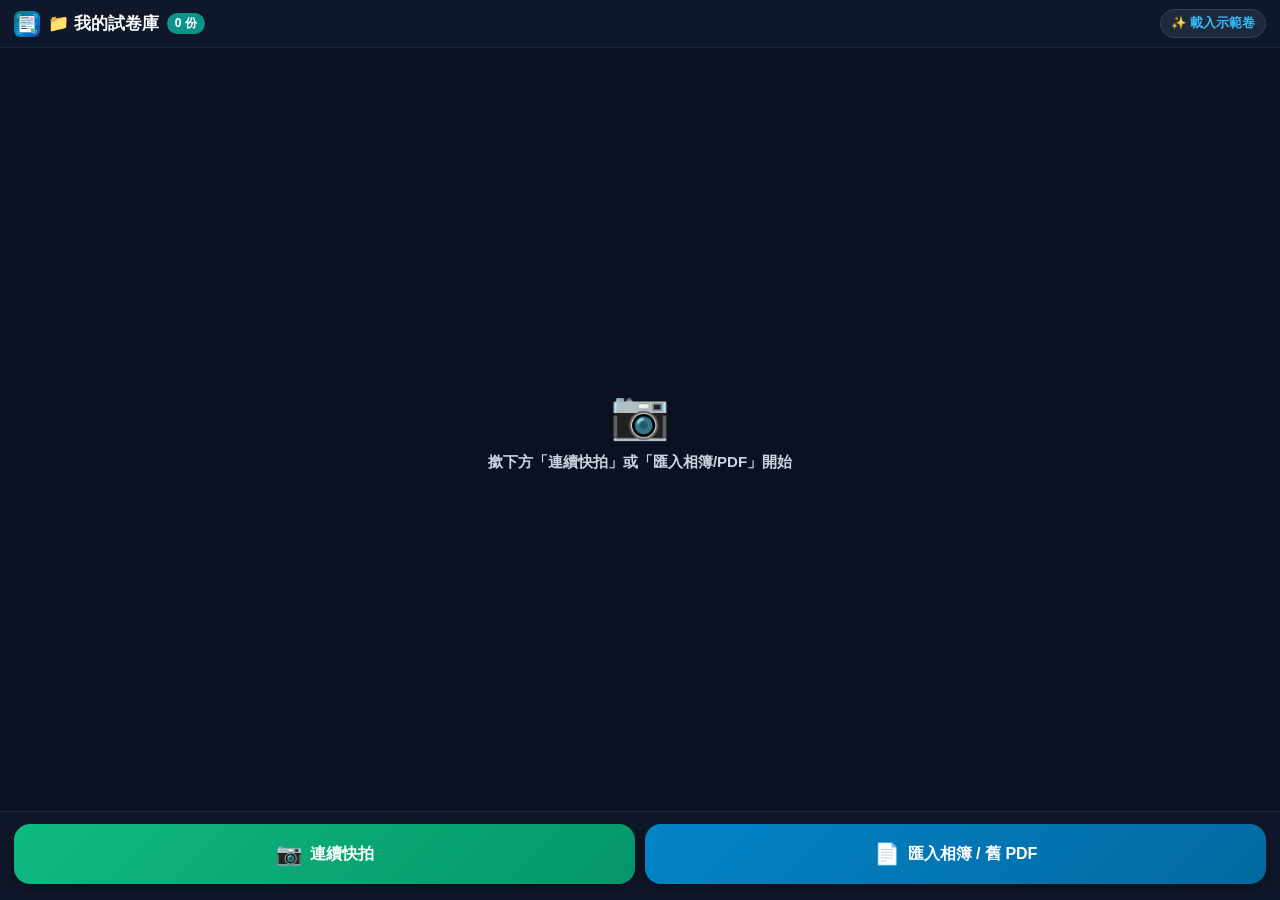
==== commit 8cf34b8f: "feat(scanner): SCAN-DEV-02 100% CamScanner full-screen mobile UI & unlimited IndexedDB docs" ====
--- a/scanner/index.html
+++ b/scanner/index.html
@@ -2,288 +2,270 @@
 <html lang="zh-HK">
 <head>
   <meta charset="UTF-8" />
-  <meta name="viewport" content="width=device-width, initial-scale=1.0, maximum-scale=5.0, user-scalable=yes" />
-  <title>試卷掃描＋自動清答案出卷王 v2.0｜補習中心極速版（免費無限・雙版本留底）</title>
-  <meta name="description" content="香港補習社專用：手機/iPad 極速連拍或匯入舊作業 PDF，自動保存 Original 原圖底＋一鍵輸出已清答案空白練習卷 A4 PDF，100% 純前端一對一本地運行。" />
-  <meta name="theme-color" content="#0284c7" />
+  <meta name="viewport" content="width=device-width, initial-scale=1.0, maximum-scale=1.0, user-scalable=no, viewport-fit=cover" />
+  <meta http-equiv="Cache-Control" content="no-cache, no-store, must-revalidate" />
+  <meta http-equiv="Pragma" content="no-cache" />
+  <meta http-equiv="Expires" content="0" />
+  <title>掃描清答案王</title>
+  <meta name="theme-color" content="#0f172a" />
   <meta name="apple-mobile-web-app-capable" content="yes" />
   <meta name="apple-mobile-web-app-status-bar-style" content="black-translucent" />
-  <meta name="apple-mobile-web-app-title" content="清答案出卷王" />
+  <meta name="apple-mobile-web-app-title" content="掃描清答案" />
   <link rel="manifest" href="./manifest.json" />
   <link rel="icon" type="image/svg+xml" href="./icon.svg" />
   <link rel="apple-touch-icon" href="./apple-touch-icon.png" />
-  <link rel="stylesheet" href="./styles.css" />
+  <link rel="stylesheet" href="./style.css" />
 </head>
 <body>
-  <!-- Top Sticky Header -->
-  <header class="app-header">
-    <div class="header-inner">
-      <div class="brand-row">
-        <img src="./icon.svg" alt="App Icon" class="brand-icon" />
-        <div>
-          <h1 class="brand-title">試卷掃描＋自動清答案出卷王 <span style="font-size:14px;background:rgba(255,255,255,0.22);padding:2px 8px;border-radius:99px;">極速雙版本 v2.0</span></h1>
-          <p class="brand-subtitle">手機 3 小時狂影實戰版｜自動鎖定「Original 原圖底」＋「已清答案學生版」雙份 PDF 同步輸出</p>
+  <!-- Hidden Native Inputs -->
+  <input type="file" id="cameraFallbackInput" accept="image/*" capture="environment" multiple hidden />
+  <input type="file" id="importFilesInput" accept="image/*,.pdf,application/pdf" multiple hidden />
+
+  <!-- Toast Notification -->
+  <div id="statusToast" class="status-toast" role="status" aria-live="polite"></div>
+
+  <!-- ===================================================================== -->
+  <!-- SCREEN A1: CamScanner 首頁 ＝「我的試卷文檔庫」                        -->
+  <!-- ===================================================================== -->
+  <section id="screenHome" class="app-screen active">
+    <header class="top-bar">
+      <div class="top-brand">
+        <img src="./icon.svg" alt="" class="top-logo" />
+        <span class="top-title">📁 我的試卷庫</span>
+        <span id="docCountBadge" class="top-badge">0 份</span>
+      </div>
+      <button type="button" id="btnQuickDemo" class="top-mini-btn">✨ 載入示範卷</button>
+    </header>
+
+    <main id="docListContainer" class="doc-list-area">
+      <!-- Empty State (Shown when 0 docs) -->
+      <div id="homeEmptyState" class="home-empty">
+        <div class="empty-icon">📷</div>
+        <div class="empty-title">撳下方「連續快拍」或「匯入相簿/PDF」開始</div>
+      </div>
+      <!-- Document List Cards -->
+      <div id="docList" class="doc-list"></div>
+    </main>
+
+    <footer class="home-bottom-dock">
+      <button type="button" id="btnStartCamera" class="cta-giant cta-camera">
+        <span class="cta-ico">📷</span>
+        <span>連續快拍</span>
+      </button>
+      <button type="button" id="btnImportFiles" class="cta-giant cta-import">
+        <span class="cta-ico">📄</span>
+        <span>匯入相簿 / 舊 PDF</span>
+      </button>
+    </footer>
+  </section>
+
+  <!-- ===================================================================== -->
+  <!-- SCREEN A2: 全螢幕「連續快拍」模式 (CamScanner Camera Page)             -->
+  <!-- ===================================================================== -->
+  <section id="screenCamera" class="app-screen">
+    <header class="cam-top-bar">
+      <button type="button" id="btnCloseCamera" class="cam-nav-btn">✕ 返回</button>
+      <span class="cam-title">📷 連續快拍</span>
+      <button type="button" id="btnNativeCamFallback" class="cam-nav-btn">系統相機</button>
+    </header>
+
+    <div id="camViewfinder" class="cam-viewfinder">
+      <video id="camVideo" autoplay playsinline muted></video>
+      <canvas id="camSimCanvas" class="cam-sim-canvas"></canvas>
+      <div class="cam-a4-guide"></div>
+      <div id="camFlash" class="cam-flash"></div>
+    </div>
+
+    <footer class="cam-bottom-bar">
+      <button type="button" id="btnCamImport" class="cam-side-btn">
+        <span class="cam-side-ico">🖼️</span>
+        <span>相簿/PDF</span>
+      </button>
+
+      <button type="button" id="btnShutter" class="shutter-btn" aria-label="快門拍照">
+        <span class="shutter-inner"></span>
+      </button>
+
+      <button type="button" id="btnCameraDone" class="cam-done-btn">
+        <img id="camThumbImg" class="cam-thumb-img" alt="" hidden />
+        <span id="camSnapBadge" class="cam-snap-badge">0</span>
+        <span>完成 (<span id="camSnapCount">0</span>張) ➔</span>
+      </button>
+    </footer>
+  </section>
+
+  <!-- ===================================================================== -->
+  <!-- SCREEN B: 全螢幕大圖預覽＋底部極簡圖示工具列 (CamScanner Editor)       -->
+  <!-- ===================================================================== -->
+  <section id="screenEditor" class="app-screen">
+    <!-- Top 40px Minimal Nav Bar -->
+    <header id="editorTopBar" class="editor-top-bar">
+      <div class="nav-left">
+        <button type="button" id="btnBackToHome" class="nav-pill">⬅ 文檔庫</button>
+        <button type="button" id="btnAddMorePages" class="nav-pill">➕ 加頁</button>
+      </div>
+
+      <div class="nav-center">
+        <button type="button" id="btnPrevPage" class="page-arrow" aria-label="上一頁">◀</button>
+        <span id="pageCounterText" class="page-counter">第 1 / 1 頁</span>
+        <button type="button" id="btnNextPage" class="page-arrow" aria-label="下一頁">▶</button>
+      </div>
+
+      <div class="nav-right">
+        <button type="button" id="btnDeletePage" class="nav-pill danger">🗑️ 刪頁</button>
+      </div>
+    </header>
+
+    <!-- 75%–80%+ Full-Screen Exam Paper Stage -->
+    <div id="stageArea" class="stage-area">
+      <canvas id="editorCanvas"></canvas>
+
+      <!-- Top-left floating mini pill: Header Name Privacy Mask toggle -->
+      <button type="button" id="btnToggleHeaderMask" class="floating-pill left-pill active">
+        🛡️ 遮頂部名: 開
+      </button>
+
+      <!-- Top-right floating mini pill: Hold or Click to view Original -->
+      <button type="button" id="btnCompareOrig" class="floating-pill right-pill">
+        👁️ 按住睇原圖
+      </button>
+
+      <!-- Floating Manual Touch Draw Sub-Toolbar (Hidden unless 🖌️ 手動塗改 is active) -->
+      <div id="drawFloatingBar" class="draw-floating-bar" hidden>
+        <button type="button" id="toolRect" class="draw-sub-btn active">⬜ 拉白框</button>
+        <button type="button" id="toolBrush" class="draw-sub-btn">🖌️ 塗改筆</button>
+        <button type="button" id="toolLine" class="draw-sub-btn">📏 補橫線</button>
+        <button type="button" id="toolMaskbar" class="draw-sub-btn">🏷️ 遮名條</button>
+        <button type="button" id="btnUndoStroke" class="draw-sub-btn">↩️ 復原</button>
+      </div>
+
+      <!-- 4-Corner Perspective Crop Overlay (Hidden unless ✂️ 裁切拉直 is clicked) -->
+      <div id="cropOverlay" class="crop-overlay" hidden>
+        <svg id="cropSvg" class="crop-svg" preserveAspectRatio="none">
+          <polygon id="cropPoly" points="0,0 100,0 100,100 0,100"></polygon>
+        </svg>
+        <div id="cropCorner0" class="crop-handle" data-corner="0"></div>
+        <div id="cropCorner1" class="crop-handle" data-corner="1"></div>
+        <div id="cropCorner2" class="crop-handle" data-corner="2"></div>
+        <div id="cropCorner3" class="crop-handle" data-corner="3"></div>
+
+        <div class="crop-action-bar">
+          <button type="button" id="btnCropAuto" class="crop-act-btn">📐 自動邊緣</button>
+          <button type="button" id="btnCropFull" class="crop-act-btn">⬜ 鋪滿全頁</button>
+          <button type="button" id="btnCropCancel" class="crop-act-btn cancel">✕ 取消</button>
+          <button type="button" id="btnCropApply" class="crop-act-btn confirm">✔ 確認裁切</button>
         </div>
       </div>
-      <div class="header-badges">
-        <span class="badge-pill">⚡ 極速積分圖引擎 (&lt;80ms)</span>
-        <span class="badge-pill">💾 自動本機防走失存底</span>
-        <span class="badge-pill">🔒 100% 純前端 One-on-One</span>
-      </div>
-    </div>
-  </header>
-
-  <div id="statusToast" class="status-toast" role="status" aria-live="polite"></div>
-
-  <main class="app-container">
-    <!-- Pure Frontend & Auto-Backup Reassurance Banner -->
-    <div class="privacy-speed-banner">
-      <span>🛡️ <strong>100% 純前端 App（唔經任何後台 Server）</strong>：喺你部手機入面一對一獨立運行，人哋完全睇唔到亦唔會互相影響！每影一張相自動存入手機防走失，隨時可一鍵輸出 <strong>「Original 原圖留底」＋「已清答案版」兩份 PDF</strong>。</span>
-      <span id="perfBadge" style="background:#059669;color:#fff;padding:3px 10px;border-radius:99px;font-size:13px;">⚡ 準備就緒（目前 0 頁）</span>
-    </div>
-
-    <!-- Step 1: Big Upload & Import Hero Card -->
-    <section class="hero-card" aria-label="匯入試卷或影相">
-      <div class="hero-top">
-        <h2 class="hero-title">① 第一步：手機極速連拍試卷 ／ 匯入舊作業 PDF（自動留存 Original 原圖底）</h2>
-        <button type="button" id="btnLoadDemo" class="mini-btn" style="flex:none;padding:6px 12px;background:#fffbeb;color:#b45309;border-color:#fcd34d;">
-          ✨ 載入 1 頁測試範例（可隨時刪除）
-        </button>
-      </div>
-
-      <!-- Hidden File Inputs -->
-      <input type="file" id="cameraInput" accept="image/*" capture="environment" multiple style="display:none;" />
-      <input type="file" id="pdfInput" accept=".pdf,application/pdf" multiple style="display:none;" />
-      <input type="file" id="albumInput" accept="image/*" multiple style="display:none;" />
-
-      <div class="hero-grid">
-        <label for="cameraInput" class="big-upload-btn btn-camera">
-          <span class="btn-emoji">📷</span>
-          <span class="btn-main">手機即時連拍掃描</span>
-          <span class="btn-sub">直接開手機鏡頭狂影（自動存好 Original 原圖底）</span>
-        </label>
-
-        <label for="pdfInput" class="big-upload-btn btn-pdf" id="lblPdfImport">
-          <span class="btn-emoji">📄</span>
-          <span class="btn-main">匯入舊作業 PDF（清答案）</span>
-          <span class="btn-sub">自動拆開每一頁＋清走手寫/彩色答案</span>
-        </label>
-
-        <label for="albumInput" class="big-upload-btn btn-album">
-          <span class="btn-emoji">🖼️</span>
-          <span class="btn-main">相簿極速多選相片</span>
-          <span class="btn-sub">一次過揀幾十張拍好嘅試卷（秒速入袋唔卡機）</span>
-        </label>
-      </div>
-    </section>
-
-    <!-- Step 2: Multi-Page Thumbnail Strip & 100% Clean Reset -->
-    <section class="panel-card" aria-label="多頁排序與管理">
-      <div class="panel-title">
-        <span>📑 已載入試卷頁數（每一頁都永久鎖定保存 Original 原圖底，隨時可重做或刪除）</span>
-        <div style="display:flex;gap:8px;align-items:center;flex-wrap:wrap;">
-          <span id="pageIndicator" style="font-size:15px;color:#0369a1;font-weight:800;">目前：0 頁（空白乾淨狀態）</span>
-          <button type="button" id="btnClearAllPages" class="btn-danger-outline">🗑️ 清空全部重設 (歸零)</button>
-        </div>
-      </div>
-
-      <!-- Shown when 0 pages -->
-      <div id="emptyStateBox" class="empty-state-box">
-        <div style="font-size:42px;">📸 📄</div>
-        <h3>目前係 0 頁空白乾淨狀態（冇任何範例阻住你出卷！）</h3>
-        <p>請撳上面 <strong>「📷 手機即時連拍掃描」</strong>、<strong>「🖼️ 相簿極速多選相片」</strong> 或 <strong>「📄 匯入舊作業 PDF」</strong> 開始。<br/>趕時間狂影都唔怕：每一頁都會自動鎖定保存 <strong>Original 原圖底</strong>，你可以一鍵同時下載「Original 原圖留底 PDF」同「已清答案學生版 PDF」！</p>
-      </div>
-
-      <div id="pagesStrip" class="pages-strip" style="display:none;"></div>
-    </section>
-
-    <!-- Step 3: Main Workspace (Left Controls + Right Live Before/After Canvas) -->
-    <div id="workspaceSection" class="workspace-grid">
-      <!-- Left Column: Smart Answer Eraser & Manual Tools -->
-      <aside class="panel-card">
-        <h2 class="panel-title">② 智能清答案 ＆ 遮私隱工具</h2>
-
-        <button type="button" id="btnMagicAll" class="magic-preset-btn">
-          <span>⚡ 全卷一鍵清答案（去紅藍筆＋去黑影＋遮名）</span>
-        </button>
-
-        <!-- Filter 1: Color Ink Eraser -->
-        <div class="control-group">
-          <div class="control-header">
-            <label class="control-label">
-              <input type="checkbox" id="chkColorInk" checked />
-              <span>🔴🔵 自動去紅筆批改／藍筆答案</span>
-            </label>
-            <span id="valColorInk" style="font-weight:800;color:#0284c7;">62%</span>
-          </div>
-          <p class="control-desc">一秒洗白老師紅筆剔號、交叉、分數同學生藍筆手寫字，保留黑色題目同橫線</p>
-          <div class="slider-row">
-            <span>清色力度</span>
-            <input type="range" id="rngColorInk" min="15" max="90" value="62" />
-          </div>
-        </div>
-
-        <!-- Filter 2: Adaptive Shadow & Bleaching -->
-        <div class="control-group">
-          <div class="control-header">
-            <label class="control-label">
-              <input type="checkbox" id="chkWhiten" checked />
-              <span>☀️ 自動去黑影＋紙底漂白加深</span>
-            </label>
-            <span id="valWhiten" style="font-weight:800;color:#0284c7;">68%</span>
-          </div>
-          <p class="control-desc">積分圖極速演算法：將灰暗紙底同枱面陰影變純白（超慳打印機墨水！）</p>
-          <div class="slider-row">
-            <span>漂白力度</span>
-            <input type="range" id="rngWhiten" min="15" max="90" value="68" />
-          </div>
-        </div>
-
-        <!-- Filter 3: Light Pencil & Gray Handwriting Eraser -->
-        <div class="control-group">
-          <div class="control-header">
-            <label class="control-label">
-              <input type="checkbox" id="chkPencil" checked />
-              <span>✏️ 濾走淺色鉛筆字／草稿筆記</span>
-            </label>
-            <span id="valPencil" style="font-weight:800;color:#0284c7;">145</span>
-          </div>
-          <p class="control-desc">清除較淺灰嘅鉛筆手寫字，保留深黑印刷題目</p>
-          <div class="slider-row">
-            <span>濾鉛筆度</span>
-            <input type="range" id="rngPencil" min="85" max="200" value="145" />
-          </div>
-        </div>
-
-        <!-- Filter 4: Auto Header Privacy Mask -->
-        <div class="control-group">
-          <div class="control-header">
-            <label class="control-label">
-              <input type="checkbox" id="chkHeaderMask" checked />
-              <span>🛡️ 一鍵遮頂部學校名＋學生姓名</span>
-            </label>
-            <span id="valHeaderMask" style="font-weight:800;color:#0284c7;">9%</span>
-          </div>
-          <p class="control-desc">自動用白框遮走試卷最頂端嘅學校名、學生名同班別（保障私隱）</p>
-          <div class="slider-row">
-            <span>遮蓋高度</span>
-            <input type="range" id="rngHeaderMask" min="4" max="22" step="0.5" value="9.0" />
-          </div>
-        </div>
-
-        <!-- Manual Touch Tools -->
-        <div class="control-group" style="background:#fffbeb;border-color:#fde68a;">
-          <div class="control-header">
-            <span style="font-size:17px;font-weight:800;color:#92400e;">🖐️ 手動塗改筆 ／ 拉白框 ／ 補橫線</span>
-          </div>
-          <p class="control-desc" style="color:#78350f;">直接喺試卷畫面上用手指拉框／塗抹（只改「清理後版本」，絕對唔會破壞 Original 原圖底！）：</p>
-
-          <div class="tool-btn-grid">
-            <button type="button" id="toolRect" class="tool-btn active">⬜ 拉白框遮答案</button>
-            <button type="button" id="toolBrush" class="tool-btn">🖌️ 塗改液筆</button>
-            <button type="button" id="toolLine" class="tool-btn" style="grid-column: span 2;">📏 補劃填充橫線 (________)</button>
-          </div>
-
-          <div class="slider-row" style="margin-bottom:10px;">
-            <span>筆刷粗幼</span>
-            <input type="range" id="rngBrushSize" min="8" max="70" value="28" />
-            <span id="valBrushSize">28px</span>
-          </div>
-
-          <div class="mini-btn-row">
-            <button type="button" id="btnUndo" class="mini-btn">↩️ 復原上一步</button>
-            <button type="button" id="btnClearStrokes" class="mini-btn">🗑️ 清除手塗</button>
-          </div>
-        </div>
-
-        <!-- Geometry & Batch Apply -->
-        <div class="control-group">
-          <div class="slider-row" style="margin-bottom:10px;">
-            <span>✂️ 四邊切黑邊</span>
-            <input type="range" id="rngCrop" min="0" max="12" step="0.5" value="0" />
-            <span id="valCrop">0%</span>
-          </div>
-          <div class="mini-btn-row" style="margin-bottom:8px;">
-            <button type="button" id="btnRotateLeft" class="mini-btn">↺ 左轉 90°</button>
-            <button type="button" id="btnRotateRight" class="mini-btn">↻ 右轉 90°</button>
-            <button type="button" id="btnResetPage" class="mini-btn" style="color:#0369a1;border-color:#7dd3fc;">🔄 還原此頁原圖重做</button>
-          </div>
-          <button type="button" id="btnApplyAllPages" class="mini-btn primary" style="width:100%;padding:11px;">
-            ⚡ 將呢頁嘅清答案設定「套用到全部頁」
-          </button>
-        </div>
-      </aside>
-
-      <!-- Right Column: Live Canvas Stage (Dual Version View) -->
-      <section class="panel-card">
-        <div class="canvas-toolbar">
-          <div class="view-mode-btns">
-            <button type="button" id="modeSplit" class="mode-pill active">🌗 雙版本並排（Original 原圖底 ⇄ 清理後版）</button>
-            <button type="button" id="modeAfter" class="mode-pill">✨ 只睇「清理後版本」（放大手塗）</button>
-            <button type="button" id="modeBefore" class="mode-pill">📷 只睇「Original 原圖留底」</button>
-          </div>
-          <button type="button" id="btnDeleteCurrentPage" class="btn-danger-outline" style="padding:6px 12px;">🗑️ 刪除此頁</button>
-        </div>
-
-        <div class="canvas-stage-wrap">
-          <div id="beforeBox" class="canvas-box">
-            <span class="canvas-tag">📷 版本 A：Original 原圖留底（永久保護・隨時可重做）</span>
-            <canvas id="beforeCanvas"></canvas>
-          </div>
-          <div id="afterBox" class="canvas-box">
-            <span class="canvas-tag cleaned">✨ 版本 B：已清答案學生版（可直接喺度拉白框／塗改／補橫線）</span>
-            <canvas id="editorCanvas"></canvas>
-          </div>
-        </div>
-      </section>
-    </div>
-  </main>
-
-  <!-- Sticky Bottom Bar: Dual Version PDF Export (Both / Original Only / Cleaned Only / AirPrint) -->
-  <footer class="export-bar">
-    <div class="export-inner">
-      <div class="naming-row">
-        <span style="font-weight:800;font-size:15.5px;color:#0f172a;">③ 檔案命名：</span>
-        <select id="selGrade" class="select-pill" aria-label="選擇年級">
-          <option value="P1">小一 (P1)</option>
-          <option value="P2">小二 (P2)</option>
-          <option value="P3" selected>小三 (P3)</option>
-          <option value="P4">小四 (P4)</option>
-          <option value="P5">小五 (P5)</option>
-          <option value="P6">小六 (P6)</option>
-          <option value="全級">綜合年級</option>
-        </select>
-        <select id="selSubject" class="select-pill" aria-label="選擇科目">
-          <option value="英文" selected>英文科</option>
-          <option value="中文">中文科</option>
-          <option value="數學">數學科</option>
-          <option value="常識人文">常識/人文科</option>
-          <option value="評估溫習">評估溫習</option>
-        </select>
-        <input type="text" id="inpFilename" class="filename-input" style="min-width:210px;" aria-label="PDF 檔案名稱前綴" />
-      </div>
-
-      <div class="export-btns">
-        <button type="button" id="btnDownloadBothPdf" class="action-export-btn btn-download-both">
-          <span>⚡ 同時下載「兩個版本 PDF」（Original原圖 + 清答案版，共 <span id="pdfPageCount">0</span> 頁）</span>
-        </button>
-        <button type="button" id="btnDownloadOrigPdf" class="action-export-btn btn-download-orig">
-          <span>📷 只下載 Original 原圖留底 PDF</span>
-        </button>
-        <button type="button" id="btnDownloadPdf" class="action-export-btn btn-download-pdf">
-          <span>✨ 只下載已清答案學生版 PDF</span>
-        </button>
-        <button type="button" id="btnPrint" class="action-export-btn btn-print">
-          <span>🖨️ AirPrint 列印</span>
-        </button>
-      </div>
-    </div>
-  </footer>
-
-  <!-- Print-only full-bleed A4 pages -->
+    </div>
+
+    <!-- Bottom Minimal Icon Strip + Green Export Button -->
+    <footer id="editorBottomDock" class="editor-bottom-dock">
+      <div class="filter-tool-strip">
+        <button type="button" id="fltOriginal" class="strip-btn" data-filter="original">
+          <span class="s-ico">📷</span>
+          <span class="s-txt">原圖</span>
+        </button>
+        <button type="button" id="fltMagicColor" class="strip-btn" data-filter="magicColor">
+          <span class="s-ico">🪄</span>
+          <span class="s-txt">增亮魔術色</span>
+        </button>
+        <button type="button" id="fltBw" class="strip-btn" data-filter="bw">
+          <span class="s-ico">✨</span>
+          <span class="s-txt">高清黑白</span>
+        </button>
+        <button type="button" id="fltCleanAnswer" class="strip-btn active" data-filter="cleanAnswer">
+          <span class="s-ico">🧹</span>
+          <span class="s-txt">自動清答案</span>
+        </button>
+        <button type="button" id="btnOpenCrop" class="strip-btn">
+          <span class="s-ico">✂️</span>
+          <span class="s-txt">裁切拉直</span>
+        </button>
+        <button type="button" id="btnToggleDraw" class="strip-btn">
+          <span class="s-ico">🖌️</span>
+          <span class="s-txt">手動塗改</span>
+        </button>
+        <button type="button" id="btnRotate" class="strip-btn">
+          <span class="s-ico">🔄</span>
+          <span class="s-txt">旋轉</span>
+        </button>
+      </div>
+
+      <button type="button" id="btnOpenExportSheet" class="export-main-btn">
+        📤 匯出 / 傳送 PDF
+      </button>
+    </footer>
+  </section>
+
+  <!-- ===================================================================== -->
+  <!-- BOTTOM SHEET: 匯出 / 傳送 PDF (Web Share + 直接預覽 + 下載提示)         -->
+  <!-- ===================================================================== -->
+  <div id="exportSheetBackdrop" class="sheet-backdrop" hidden>
+    <div id="exportSheet" class="bottom-sheet" role="dialog" aria-label="匯出或傳送 PDF">
+      <div class="sheet-header">
+        <input type="text" id="inpDocTitle" class="sheet-title-input" aria-label="試卷檔案名稱" />
+        <button type="button" id="btnCloseExportSheet" class="sheet-close-btn">✕</button>
+      </div>
+
+      <div class="version-tabs">
+        <button type="button" id="verCleaned" class="ver-tab active" data-ver="cleaned">
+          ✨ 已清答案版 PDF
+        </button>
+        <button type="button" id="verOriginal" class="ver-tab" data-ver="original">
+          📷 Original 原圖版 PDF
+        </button>
+        <button type="button" id="verBoth" class="ver-tab" data-ver="both">
+          ⚡ 兩份一齊（清答案＋原圖）
+        </button>
+      </div>
+
+      <div class="sheet-actions">
+        <button type="button" id="btnSharePdf" class="sheet-big-btn share-primary">
+          📲 直接傳去 WhatsApp / AirDrop / 儲存到手機（最推薦！）
+        </button>
+        <button type="button" id="btnPreviewPdf" class="sheet-big-btn preview-secondary">
+          📖 直接喺畫面打開 PDF 預覽（可即印／右上角分享）
+        </button>
+        <button type="button" id="btnDownloadPdfFile" class="sheet-big-btn download-tertiary">
+          ⬇️ 下載檔案落手機
+        </button>
+      </div>
+
+      <div id="downloadWhereHint" class="download-where-hint">
+        📱 iPhone 請撳網址列隔離藍色「↓」圖示開返檔案；Android 請去「下載項目」搵
+      </div>
+    </div>
+  </div>
+
+  <!-- In-App Full-Screen PDF Viewer Modal (for 📖 直接喺畫面打開 PDF 預覽) -->
+  <div id="pdfViewerModal" class="pdf-viewer-modal" hidden>
+    <header class="pdf-viewer-bar">
+      <button type="button" id="btnClosePdfViewer" class="cam-nav-btn">⬅ 返回試卷</button>
+      <span id="pdfViewerTitle" class="cam-title">PDF 預覽</span>
+      <div style="display:flex;gap:6px;">
+        <button type="button" id="btnPrintFromViewer" class="cam-nav-btn">🖨️ 列印</button>
+        <a id="lnkOpenPdfNewTab" href="#" target="_blank" rel="noopener" class="cam-nav-btn" style="text-decoration:none;">↗ 新分頁</a>
+      </div>
+    </header>
+    <iframe id="pdfViewerFrame" class="pdf-viewer-frame" title="PDF 預覽"></iframe>
+  </div>
+
+  <!-- Rename Document Modal (Inline Minimal Dialog) -->
+  <div id="renameModalBackdrop" class="sheet-backdrop" hidden>
+    <div class="rename-dialog" role="dialog" aria-label="修改文檔名稱">
+      <div class="rename-title">✏️ 修改試卷名稱</div>
+      <input type="text" id="inpRenameDoc" class="sheet-title-input" />
+      <div class="rename-btns">
+        <button type="button" id="btnCancelRename" class="crop-act-btn cancel">取消</button>
+        <button type="button" id="btnConfirmRename" class="crop-act-btn confirm">儲存</button>
+      </div>
+    </div>
+  </div>
+
+  <!-- Print Container -->
   <div id="printContainer"></div>
 
-  <!-- Scripts (100% Local Bundle, No External Server Required) -->
+  <!-- Local Scripts -->
   <script src="./vendor/pdf.min.js"></script>
   <script src="./pdf-lib.js"></script>
   <script src="./demo-sheet.js"></script>
--- a/scanner/style.css
+++ b/scanner/style.css
@@ -0,0 +1,933 @@
+* {
+  box-sizing: border-box;
+  margin: 0;
+  padding: 0;
+  -webkit-tap-highlight-color: transparent;
+  user-select: none;
+}
+
+html, body {
+  width: 100%;
+  height: 100vh;
+  height: 100dvh;
+  overflow: hidden;
+  background: #0f172a;
+  color: #f8fafc;
+  font-family: -apple-system, BlinkMacSystemFont, "PingFang HK", "Microsoft JhengHei", sans-serif;
+  touch-action: manipulation;
+}
+
+button, input {
+  font: inherit;
+  border: none;
+  outline: none;
+}
+
+[hidden] {
+  display: none !important;
+}
+
+.app-screen {
+  display: none;
+  flex-direction: column;
+  width: 100%;
+  height: 100vh;
+  height: 100dvh;
+  overflow: hidden;
+}
+
+.app-screen.active {
+  display: flex;
+}
+
+/* Toast */
+.status-toast {
+  position: fixed;
+  top: 52px;
+  left: 50%;
+  transform: translateX(-50%) translateY(-16px);
+  background: rgba(15, 23, 42, 0.94);
+  color: #fff;
+  border: 1px solid rgba(56, 189, 248, 0.45);
+  padding: 8px 16px;
+  border-radius: 999px;
+  font-size: 13.5px;
+  font-weight: 700;
+  z-index: 9999;
+  opacity: 0;
+  pointer-events: none;
+  transition: opacity 0.2s ease, transform 0.2s ease;
+  max-width: 92vw;
+  text-align: center;
+  white-space: nowrap;
+  overflow: hidden;
+  text-overflow: ellipsis;
+}
+
+.status-toast.show {
+  opacity: 1;
+  transform: translateX(-50%) translateY(0);
+}
+
+/* ========================================================================= */
+/* SCREEN A1: CamScanner 首頁（我的試卷文檔庫）                               */
+/* ========================================================================= */
+.top-bar {
+  height: 48px;
+  min-height: 48px;
+  padding: 0 14px;
+  background: #0f172a;
+  border-bottom: 1px solid #1e293b;
+  display: flex;
+  align-items: center;
+  justify-content: space-between;
+}
+
+.top-brand {
+  display: flex;
+  align-items: center;
+  gap: 8px;
+}
+
+.top-logo {
+  width: 26px;
+  height: 26px;
+  border-radius: 6px;
+}
+
+.top-title {
+  font-size: 17px;
+  font-weight: 800;
+  color: #f8fafc;
+}
+
+.top-badge {
+  background: #0d9488;
+  color: #fff;
+  font-size: 12px;
+  font-weight: 700;
+  padding: 2px 8px;
+  border-radius: 99px;
+}
+
+.top-mini-btn {
+  background: #1e293b;
+  color: #38bdf8;
+  border: 1px solid #334155;
+  padding: 5px 10px;
+  border-radius: 99px;
+  font-size: 12.5px;
+  font-weight: 700;
+  cursor: pointer;
+}
+
+.doc-list-area {
+  flex: 1;
+  overflow-y: auto;
+  padding: 12px;
+  background: #0b1120;
+  -webkit-overflow-scrolling: touch;
+}
+
+.home-empty {
+  height: 100%;
+  display: flex;
+  flex-direction: column;
+  align-items: center;
+  justify-content: center;
+  gap: 10px;
+  color: #94a3b8;
+  text-align: center;
+}
+
+.empty-icon {
+  font-size: 48px;
+}
+
+.empty-title {
+  font-size: 15px;
+  font-weight: 700;
+  color: #cbd5e1;
+}
+
+.doc-list {
+  display: flex;
+  flex-direction: column;
+  gap: 10px;
+}
+
+.doc-card {
+  display: flex;
+  align-items: center;
+  gap: 12px;
+  background: #1e293b;
+  border: 1px solid #334155;
+  border-radius: 14px;
+  padding: 10px;
+  cursor: pointer;
+}
+
+.doc-card:active {
+  background: #283548;
+}
+
+.doc-thumb {
+  width: 54px;
+  height: 72px;
+  border-radius: 6px;
+  object-fit: cover;
+  background: #fff;
+  border: 1px solid #475569;
+  flex-shrink: 0;
+}
+
+.doc-info {
+  flex: 1;
+  min-width: 0;
+  display: flex;
+  flex-direction: column;
+  gap: 5px;
+}
+
+.doc-name-row {
+  display: flex;
+  align-items: center;
+  gap: 6px;
+}
+
+.doc-name {
+  font-size: 15.5px;
+  font-weight: 800;
+  color: #f8fafc;
+  white-space: nowrap;
+  overflow: hidden;
+  text-overflow: ellipsis;
+}
+
+.doc-meta {
+  font-size: 12.5px;
+  color: #94a3b8;
+  display: flex;
+  align-items: center;
+  gap: 8px;
+}
+
+.doc-page-pill {
+  background: #0284c7;
+  color: #fff;
+  padding: 1px 7px;
+  border-radius: 99px;
+  font-size: 11.5px;
+  font-weight: 700;
+}
+
+.doc-actions {
+  display: flex;
+  align-items: center;
+  gap: 6px;
+  flex-shrink: 0;
+}
+
+.doc-act-btn {
+  background: #334155;
+  color: #f8fafc;
+  padding: 7px 10px;
+  border-radius: 10px;
+  font-size: 13px;
+  font-weight: 700;
+  cursor: pointer;
+}
+
+.doc-act-btn.share {
+  background: #10b981;
+  color: #fff;
+}
+
+.doc-act-btn.del {
+  background: rgba(239, 68, 68, 0.18);
+  color: #fca5a5;
+}
+
+.home-bottom-dock {
+  padding: 12px 14px 16px;
+  background: #0f172a;
+  border-top: 1px solid #1e293b;
+  display: grid;
+  grid-template-columns: 1fr 1fr;
+  gap: 10px;
+}
+
+.cta-giant {
+  height: 60px;
+  border-radius: 16px;
+  display: flex;
+  align-items: center;
+  justify-content: center;
+  gap: 8px;
+  font-size: 16px;
+  font-weight: 800;
+  color: #fff;
+  cursor: pointer;
+  box-shadow: 0 4px 14px rgba(0, 0, 0, 0.35);
+}
+
+.cta-camera {
+  background: linear-gradient(135deg, #10b981, #059669);
+}
+
+.cta-import {
+  background: linear-gradient(135deg, #0284c7, #0369a1);
+}
+
+.cta-ico {
+  font-size: 21px;
+}
+
+/* ========================================================================= */
+/* SCREEN A2: 全螢幕「連續快拍」模式 (85% Viewfinder)                          */
+/* ========================================================================= */
+.cam-top-bar {
+  height: 6%;
+  min-height: 40px;
+  max-height: 46px;
+  padding: 0 12px;
+  background: #000;
+  display: flex;
+  align-items: center;
+  justify-content: space-between;
+}
+
+.cam-nav-btn {
+  background: rgba(255, 255, 255, 0.14);
+  color: #fff;
+  padding: 5px 11px;
+  border-radius: 99px;
+  font-size: 13px;
+  font-weight: 700;
+  cursor: pointer;
+}
+
+.cam-title {
+  font-size: 15px;
+  font-weight: 800;
+  color: #fff;
+}
+
+.cam-viewfinder {
+  position: relative;
+  flex: 1;
+  height: 85%;
+  background: #050811;
+  overflow: hidden;
+  display: flex;
+  align-items: center;
+  justify-content: center;
+}
+
+#camVideo, .cam-sim-canvas {
+  width: 100%;
+  height: 100%;
+  object-fit: cover;
+}
+
+.cam-sim-canvas {
+  position: absolute;
+  inset: 0;
+  object-fit: contain;
+}
+
+.cam-a4-guide {
+  position: absolute;
+  inset: 5% 7%;
+  border: 2px dashed rgba(16, 185, 129, 0.75);
+  border-radius: 12px;
+  pointer-events: none;
+}
+
+.cam-flash {
+  position: absolute;
+  inset: 0;
+  background: #fff;
+  opacity: 0;
+  pointer-events: none;
+  transition: opacity 0.15s ease;
+}
+
+.cam-flash.flash {
+  opacity: 0.9;
+}
+
+.cam-bottom-bar {
+  height: 9%;
+  min-height: 64px;
+  max-height: 76px;
+  padding: 0 14px;
+  background: #000;
+  display: flex;
+  align-items: center;
+  justify-content: space-between;
+}
+
+.cam-side-btn {
+  background: rgba(255, 255, 255, 0.12);
+  color: #fff;
+  padding: 8px 12px;
+  border-radius: 12px;
+  font-size: 13px;
+  font-weight: 700;
+  display: flex;
+  align-items: center;
+  gap: 5px;
+  cursor: pointer;
+}
+
+.shutter-btn {
+  width: 58px;
+  height: 58px;
+  border-radius: 50%;
+  background: rgba(255, 255, 255, 0.28);
+  border: 3px solid #fff;
+  display: flex;
+  align-items: center;
+  justify-content: center;
+  cursor: pointer;
+}
+
+.shutter-btn:active .shutter-inner {
+  transform: scale(0.86);
+}
+
+.shutter-inner {
+  width: 44px;
+  height: 44px;
+  border-radius: 50%;
+  background: #10b981;
+  transition: transform 0.1s ease;
+}
+
+.cam-done-btn {
+  position: relative;
+  background: #10b981;
+  color: #fff;
+  padding: 9px 12px;
+  border-radius: 12px;
+  font-size: 13.5px;
+  font-weight: 800;
+  display: flex;
+  align-items: center;
+  gap: 6px;
+  cursor: pointer;
+}
+
+.cam-thumb-img {
+  width: 26px;
+  height: 34px;
+  border-radius: 4px;
+  object-fit: cover;
+  border: 1px solid #fff;
+}
+
+.cam-snap-badge {
+  background: #047857;
+  color: #fff;
+  font-size: 11px;
+  padding: 1px 6px;
+  border-radius: 99px;
+}
+
+/* ========================================================================= */
+/* SCREEN B: 全螢幕大圖預覽＋底部極簡圖示工具列 (75%–82% Stage Height!)       */
+/* ========================================================================= */
+.editor-top-bar {
+  height: 40px;
+  min-height: 40px;
+  max-height: 40px;
+  padding: 0 8px;
+  background: #0f172a;
+  border-bottom: 1px solid #1e293b;
+  display: flex;
+  align-items: center;
+  justify-content: space-between;
+  gap: 4px;
+}
+
+.nav-left, .nav-right {
+  display: flex;
+  align-items: center;
+  gap: 4px;
+}
+
+.nav-pill {
+  background: #1e293b;
+  color: #f8fafc;
+  padding: 5px 8px;
+  border-radius: 8px;
+  font-size: 12.5px;
+  font-weight: 700;
+  cursor: pointer;
+  white-space: nowrap;
+}
+
+.nav-pill.danger {
+  color: #fca5a5;
+  background: rgba(239, 68, 68, 0.16);
+}
+
+.nav-center {
+  display: flex;
+  align-items: center;
+  gap: 4px;
+}
+
+.page-arrow {
+  background: #1e293b;
+  color: #38bdf8;
+  width: 26px;
+  height: 26px;
+  border-radius: 6px;
+  font-size: 12px;
+  font-weight: 800;
+  cursor: pointer;
+}
+
+.page-counter {
+  font-size: 13px;
+  font-weight: 800;
+  color: #f8fafc;
+  white-space: nowrap;
+}
+
+/* Stage Area: >= 76% of 667px (513px) and >= 81% of 844px (690px) */
+.stage-area {
+  position: relative;
+  flex: 1;
+  width: 100%;
+  min-height: 0;
+  background: #090d16;
+  display: flex;
+  align-items: center;
+  justify-content: center;
+  overflow: hidden;
+  padding: 4px;
+}
+
+#editorCanvas {
+  max-width: 100%;
+  max-height: 100%;
+  width: auto;
+  height: auto;
+  object-fit: contain;
+  background: #fff;
+  box-shadow: 0 4px 20px rgba(0, 0, 0, 0.6);
+  touch-action: none;
+}
+
+.floating-pill {
+  position: absolute;
+  top: 8px;
+  z-index: 15;
+  background: rgba(15, 23, 42, 0.82);
+  color: #f8fafc;
+  border: 1px solid rgba(148, 163, 184, 0.4);
+  padding: 4px 10px;
+  border-radius: 99px;
+  font-size: 12px;
+  font-weight: 700;
+  cursor: pointer;
+  backdrop-filter: blur(4px);
+}
+
+.left-pill {
+  left: 8px;
+}
+
+.left-pill.active {
+  background: rgba(13, 148, 136, 0.9);
+  border-color: #2dd4bf;
+}
+
+.right-pill {
+  right: 8px;
+}
+
+.right-pill.showing-orig {
+  background: #f59e0b;
+  color: #000;
+  border-color: #fde68a;
+}
+
+/* Floating Manual Touch Sub-Toolbar */
+.draw-floating-bar {
+  position: absolute;
+  bottom: 8px;
+  left: 50%;
+  transform: translateX(-50%);
+  z-index: 20;
+  background: rgba(15, 23, 42, 0.95);
+  border: 1px solid #38bdf8;
+  border-radius: 12px;
+  padding: 5px;
+  display: flex;
+  align-items: center;
+  gap: 4px;
+  max-width: 96vw;
+  overflow-x: auto;
+  box-shadow: 0 6px 20px rgba(0, 0, 0, 0.55);
+}
+
+.draw-sub-btn {
+  background: #1e293b;
+  color: #e2e8f0;
+  padding: 6px 8px;
+  border-radius: 8px;
+  font-size: 12px;
+  font-weight: 700;
+  white-space: nowrap;
+  cursor: pointer;
+}
+
+.draw-sub-btn.active {
+  background: #0284c7;
+  color: #fff;
+}
+
+/* 4-Corner Perspective Crop Overlay */
+.crop-overlay {
+  position: absolute;
+  inset: 0;
+  z-index: 30;
+  background: rgba(0, 0, 0, 0.25);
+  touch-action: none;
+}
+
+.crop-svg {
+  position: absolute;
+  inset: 0;
+  width: 100%;
+  height: 100%;
+  pointer-events: none;
+}
+
+#cropPoly {
+  fill: rgba(16, 185, 129, 0.16);
+  stroke: #10b981;
+  stroke-width: 2.5;
+}
+
+.crop-handle {
+  position: absolute;
+  width: 28px;
+  height: 28px;
+  margin-left: -14px;
+  margin-top: -14px;
+  border-radius: 50%;
+  background: rgba(16, 185, 129, 0.95);
+  border: 3px solid #fff;
+  box-shadow: 0 2px 8px rgba(0, 0, 0, 0.6);
+  cursor: grab;
+  touch-action: none;
+}
+
+.crop-action-bar {
+  position: absolute;
+  bottom: 8px;
+  left: 50%;
+  transform: translateX(-50%);
+  background: rgba(15, 23, 42, 0.95);
+  border: 1px solid #334155;
+  border-radius: 12px;
+  padding: 5px;
+  display: flex;
+  gap: 5px;
+  white-space: nowrap;
+}
+
+.crop-act-btn {
+  background: #1e293b;
+  color: #f8fafc;
+  padding: 6px 9px;
+  border-radius: 8px;
+  font-size: 12px;
+  font-weight: 700;
+  cursor: pointer;
+}
+
+.crop-act-btn.confirm {
+  background: #10b981;
+  color: #fff;
+}
+
+.crop-act-btn.cancel {
+  background: #475569;
+  color: #fff;
+}
+
+/* Bottom Dock (110px total height: 60px filter strip + 50px green export button) */
+.editor-bottom-dock {
+  height: 110px;
+  min-height: 110px;
+  max-height: 110px;
+  background: #0f172a;
+  border-top: 1px solid #1e293b;
+  display: flex;
+  flex-direction: column;
+  justify-content: space-between;
+  padding: 4px 8px 6px;
+}
+
+.filter-tool-strip {
+  height: 54px;
+  display: grid;
+  grid-template-columns: repeat(7, 1fr);
+  gap: 3px;
+  align-items: center;
+}
+
+.strip-btn {
+  height: 50px;
+  background: #1e293b;
+  color: #cbd5e1;
+  border-radius: 10px;
+  display: flex;
+  flex-direction: column;
+  align-items: center;
+  justify-content: center;
+  gap: 2px;
+  padding: 2px 1px;
+  cursor: pointer;
+}
+
+.strip-btn.active {
+  background: #0284c7;
+  color: #fff;
+  box-shadow: 0 0 0 1.5px #38bdf8;
+}
+
+.s-ico {
+  font-size: 17px;
+  line-height: 1;
+}
+
+.s-txt {
+  font-size: 10px;
+  font-weight: 700;
+  white-space: nowrap;
+  letter-spacing: -0.2px;
+}
+
+.export-main-btn {
+  height: 44px;
+  width: 100%;
+  border-radius: 12px;
+  background: linear-gradient(135deg, #10b981, #059669);
+  color: #fff;
+  font-size: 15.5px;
+  font-weight: 800;
+  display: flex;
+  align-items: center;
+  justify-content: center;
+  gap: 6px;
+  cursor: pointer;
+  box-shadow: 0 3px 10px rgba(16, 185, 129, 0.35);
+}
+
+/* ========================================================================= */
+/* BOTTOM SHEET: 匯出 / 傳送 PDF                                              */
+/* ========================================================================= */
+.sheet-backdrop {
+  position: fixed;
+  inset: 0;
+  z-index: 500;
+  background: rgba(0, 0, 0, 0.65);
+  display: flex;
+  align-items: flex-end;
+  justify-content: center;
+}
+
+.bottom-sheet {
+  width: 100%;
+  max-width: 520px;
+  background: #1e293b;
+  border-top: 1px solid #334155;
+  border-radius: 20px 20px 0 0;
+  padding: 14px 14px 18px;
+  display: flex;
+  flex-direction: column;
+  gap: 12px;
+}
+
+.sheet-header {
+  display: flex;
+  align-items: center;
+  gap: 8px;
+}
+
+.sheet-title-input {
+  flex: 1;
+  min-width: 0;
+  width: 100%;
+  height: 38px;
+  background: #0f172a;
+  border: 1px solid #334155;
+  border-radius: 10px;
+  color: #f8fafc;
+  font-size: 14px;
+  font-weight: 700;
+  padding: 0 12px;
+}
+
+.sheet-close-btn {
+  width: 34px;
+  height: 34px;
+  border-radius: 50%;
+  background: #334155;
+  color: #f8fafc;
+  font-size: 15px;
+  font-weight: 800;
+  cursor: pointer;
+}
+
+.version-tabs {
+  display: grid;
+  grid-template-columns: 1fr 1fr 1fr;
+  gap: 6px;
+}
+
+.ver-tab {
+  background: #0f172a;
+  color: #94a3b8;
+  border: 1.5px solid #334155;
+  border-radius: 10px;
+  padding: 8px 4px;
+  font-size: 12px;
+  font-weight: 800;
+  text-align: center;
+  cursor: pointer;
+}
+
+.ver-tab.active {
+  background: rgba(16, 185, 129, 0.16);
+  color: #34d399;
+  border-color: #10b981;
+}
+
+.sheet-actions {
+  display: flex;
+  flex-direction: column;
+  gap: 8px;
+}
+
+.sheet-big-btn {
+  width: 100%;
+  padding: 13px 12px;
+  border-radius: 12px;
+  font-size: 14.5px;
+  font-weight: 800;
+  text-align: center;
+  cursor: pointer;
+}
+
+.share-primary {
+  background: linear-gradient(135deg, #10b981, #059669);
+  color: #fff;
+}
+
+.preview-secondary {
+  background: #0284c7;
+  color: #fff;
+}
+
+.download-tertiary {
+  background: #334155;
+  color: #f8fafc;
+}
+
+.download-where-hint {
+  background: rgba(245, 158, 11, 0.15);
+  border: 1px solid rgba(245, 158, 11, 0.45);
+  color: #fde68a;
+  padding: 8px 10px;
+  border-radius: 10px;
+  font-size: 12.5px;
+  font-weight: 700;
+  line-height: 1.4;
+  text-align: center;
+}
+
+/* In-App PDF Viewer Modal */
+.pdf-viewer-modal {
+  position: fixed;
+  inset: 0;
+  z-index: 800;
+  background: #0f172a;
+  display: flex;
+  flex-direction: column;
+}
+
+.pdf-viewer-bar {
+  height: 46px;
+  padding: 0 12px;
+  background: #000;
+  display: flex;
+  align-items: center;
+  justify-content: space-between;
+}
+
+.pdf-viewer-frame {
+  flex: 1;
+  width: 100%;
+  border: none;
+  background: #334155;
+}
+
+/* Rename Dialog */
+.rename-dialog {
+  width: 90%;
+  max-width: 360px;
+  margin: auto;
+  background: #1e293b;
+  border: 1px solid #334155;
+  border-radius: 16px;
+  padding: 16px;
+  display: flex;
+  flex-direction: column;
+  gap: 12px;
+}
+
+.rename-title {
+  font-size: 16px;
+  font-weight: 800;
+}
+
+.rename-btns {
+  display: flex;
+  justify-content: flex-end;
+  gap: 8px;
+}
+
+/* Print Only */
+#printContainer {
+  display: none;
+}
+
+@media print {
+  body > *:not(#printContainer) {
+    display: none !important;
+  }
+  #printContainer {
+    display: block !important;
+  }
+  .print-page {
+    page-break-after: always;
+    width: 100%;
+    height: 100vh;
+    display: flex;
+    align-items: center;
+    justify-content: center;
+  }
+  .print-page img {
+    max-width: 100%;
+    max-height: 100%;
+    object-fit: contain;
+  }
+}
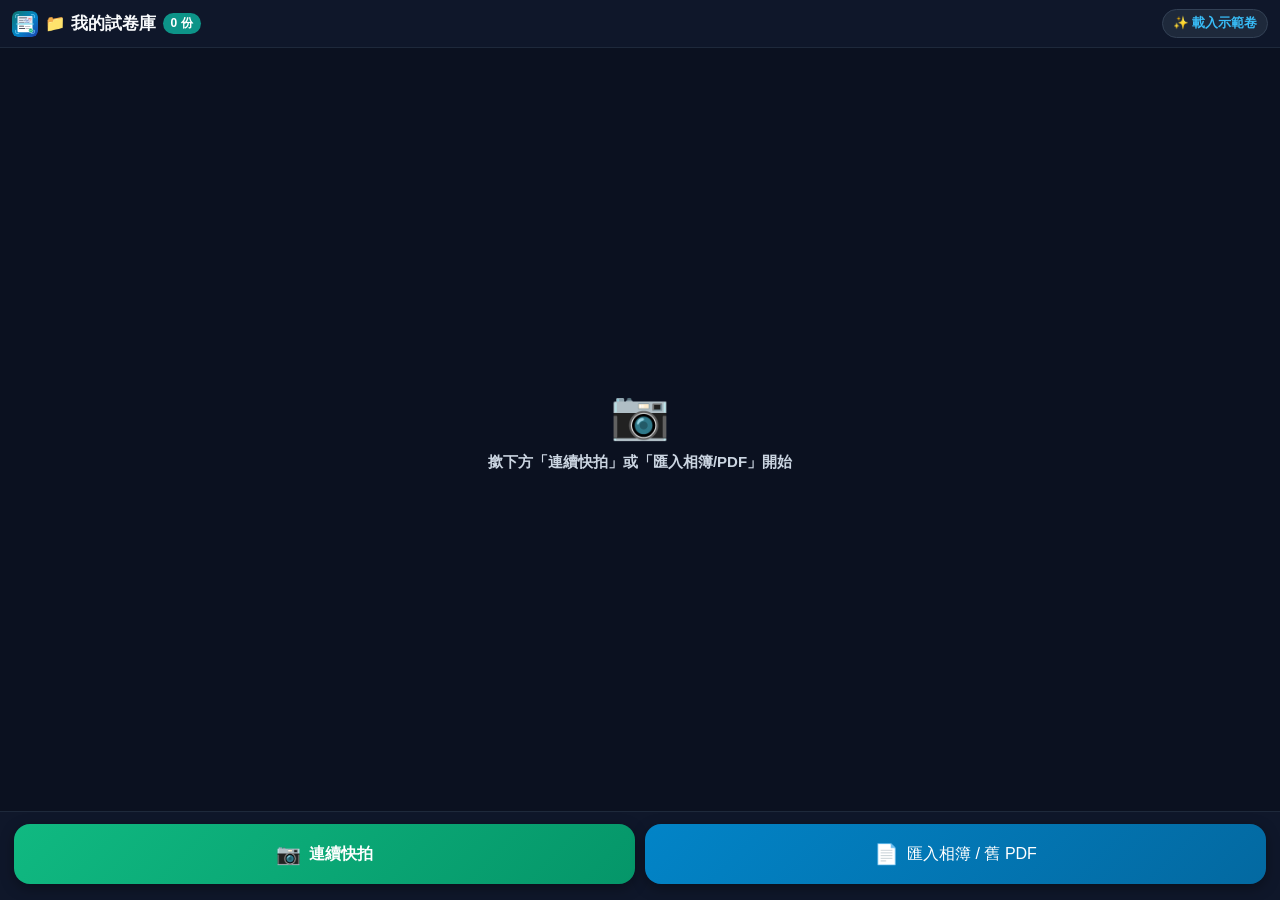
==== commit bada6e0d: "fix(scanner): SCAN-DEV-03 iOS Safari touch/label triggers, ?v=3.1 cache busting, IDB timeout & strok" ====
--- a/scanner/index.html
+++ b/scanner/index.html
@@ -11,15 +11,15 @@
   <meta name="apple-mobile-web-app-capable" content="yes" />
   <meta name="apple-mobile-web-app-status-bar-style" content="black-translucent" />
   <meta name="apple-mobile-web-app-title" content="掃描清答案" />
-  <link rel="manifest" href="./manifest.json" />
-  <link rel="icon" type="image/svg+xml" href="./icon.svg" />
-  <link rel="apple-touch-icon" href="./apple-touch-icon.png" />
-  <link rel="stylesheet" href="./style.css" />
+  <link rel="manifest" href="./manifest.json?v=3.1" />
+  <link rel="icon" type="image/svg+xml" href="./icon.svg?v=3.1" />
+  <link rel="apple-touch-icon" href="./apple-touch-icon.png?v=3.1" />
+  <link rel="stylesheet" href="./style.css?v=3.1" />
 </head>
 <body>
-  <!-- Hidden Native Inputs -->
-  <input type="file" id="cameraFallbackInput" accept="image/*" capture="environment" multiple hidden />
-  <input type="file" id="importFilesInput" accept="image/*,.pdf,application/pdf" multiple hidden />
+  <!-- Off-screen Native File Inputs (NO hidden attribute so iOS Safari <label for="..."> always works) -->
+  <input type="file" id="cameraFallbackInput" class="sr-file-input" accept="image/*" capture="environment" multiple />
+  <input type="file" id="importFilesInput" class="sr-file-input" accept="image/*,.pdf,application/pdf" multiple />
 
   <!-- Toast Notification -->
   <div id="statusToast" class="status-toast" role="status" aria-live="polite"></div>
@@ -30,7 +30,7 @@
   <section id="screenHome" class="app-screen active">
     <header class="top-bar">
       <div class="top-brand">
-        <img src="./icon.svg" alt="" class="top-logo" />
+        <img src="./icon.svg?v=3.1" alt="" class="top-logo" />
         <span class="top-title">📁 我的試卷庫</span>
         <span id="docCountBadge" class="top-badge">0 份</span>
       </div>
@@ -52,10 +52,10 @@
         <span class="cta-ico">📷</span>
         <span>連續快拍</span>
       </button>
-      <button type="button" id="btnImportFiles" class="cta-giant cta-import">
+      <label for="importFilesInput" id="btnImportFiles" class="cta-giant cta-import" role="button" tabindex="0">
         <span class="cta-ico">📄</span>
         <span>匯入相簿 / 舊 PDF</span>
-      </button>
+      </label>
     </footer>
   </section>
 
@@ -66,21 +66,24 @@
     <header class="cam-top-bar">
       <button type="button" id="btnCloseCamera" class="cam-nav-btn">✕ 返回</button>
       <span class="cam-title">📷 連續快拍</span>
-      <button type="button" id="btnNativeCamFallback" class="cam-nav-btn">系統相機</button>
+      <label for="cameraFallbackInput" id="btnNativeCamFallback" class="cam-nav-btn" role="button" tabindex="0">系統相機</label>
     </header>
 
     <div id="camViewfinder" class="cam-viewfinder">
       <video id="camVideo" autoplay playsinline muted></video>
       <canvas id="camSimCanvas" class="cam-sim-canvas"></canvas>
       <div class="cam-a4-guide"></div>
+      <label for="cameraFallbackInput" id="btnCamFallbackBig" class="cam-fallback-cta" role="button" tabindex="0">
+        📷 直接開啟手機相機拍照
+      </label>
       <div id="camFlash" class="cam-flash"></div>
     </div>
 
     <footer class="cam-bottom-bar">
-      <button type="button" id="btnCamImport" class="cam-side-btn">
+      <label for="importFilesInput" id="btnCamImport" class="cam-side-btn" role="button" tabindex="0">
         <span class="cam-side-ico">🖼️</span>
         <span>相簿/PDF</span>
-      </button>
+      </label>
 
       <button type="button" id="btnShutter" class="shutter-btn" aria-label="快門拍照">
         <span class="shutter-inner"></span>
@@ -125,7 +128,7 @@
         🛡️ 遮頂部名: 開
       </button>
 
-      <!-- Top-right floating mini pill: Hold or Click to view Original -->
+      <!-- Top-right floating mini pill: Hold to view Original -->
       <button type="button" id="btnCompareOrig" class="floating-pill right-pill">
         👁️ 按住睇原圖
       </button>
@@ -265,11 +268,11 @@
   <!-- Print Container -->
   <div id="printContainer"></div>
 
-  <!-- Local Scripts -->
-  <script src="./vendor/pdf.min.js"></script>
-  <script src="./pdf-lib.js"></script>
-  <script src="./demo-sheet.js"></script>
-  <script src="./processor.js"></script>
-  <script src="./app.js"></script>
+  <!-- Local Scripts (with ?v=3.1 cache-busting) -->
+  <script src="./vendor/pdf.min.js?v=3.1"></script>
+  <script src="./pdf-lib.js?v=3.1"></script>
+  <script src="./demo-sheet.js?v=3.1"></script>
+  <script src="./processor.js?v=3.1"></script>
+  <script src="./app.js?v=3.1"></script>
 </body>
 </html>
--- a/scanner/style.css
+++ b/scanner/style.css
@@ -17,10 +17,27 @@
   touch-action: manipulation;
 }
 
-button, input {
+button, input, label[role="button"] {
   font: inherit;
   border: none;
   outline: none;
+  touch-action: manipulation;
+  -webkit-tap-highlight-color: transparent;
+}
+
+button, label[role="button"] {
+  cursor: pointer;
+}
+
+.sr-file-input {
+  position: fixed;
+  top: -9999px;
+  left: -9999px;
+  width: 1px;
+  height: 1px;
+  opacity: 0.01;
+  pointer-events: none;
+  z-index: -1;
 }
 
 [hidden] {
@@ -75,30 +92,34 @@
 .top-bar {
   height: 48px;
   min-height: 48px;
-  padding: 0 14px;
+  padding: 0 12px;
   background: #0f172a;
   border-bottom: 1px solid #1e293b;
   display: flex;
   align-items: center;
   justify-content: space-between;
+  gap: 6px;
 }
 
 .top-brand {
   display: flex;
   align-items: center;
-  gap: 8px;
+  gap: 7px;
+  min-width: 0;
 }
 
 .top-logo {
   width: 26px;
   height: 26px;
   border-radius: 6px;
+  flex-shrink: 0;
 }
 
 .top-title {
-  font-size: 17px;
+  font-size: 16.5px;
   font-weight: 800;
   color: #f8fafc;
+  white-space: nowrap;
 }
 
 .top-badge {
@@ -108,6 +129,8 @@
   font-weight: 700;
   padding: 2px 8px;
   border-radius: 99px;
+  white-space: nowrap;
+  flex-shrink: 0;
 }
 
 .top-mini-btn {
@@ -118,7 +141,8 @@
   border-radius: 99px;
   font-size: 12.5px;
   font-weight: 700;
-  cursor: pointer;
+  white-space: nowrap;
+  flex-shrink: 0;
 }
 
 .doc-list-area {
@@ -235,7 +259,6 @@
   border-radius: 10px;
   font-size: 13px;
   font-weight: 700;
-  cursor: pointer;
 }
 
 .doc-act-btn.share {
@@ -264,11 +287,11 @@
   align-items: center;
   justify-content: center;
   gap: 8px;
-  font-size: 16px;
-  font-weight: 800;
-  color: #fff;
-  cursor: pointer;
+  font-size: 15.5px;
+  font-weight: 800;
+  color: #fff;
   box-shadow: 0 4px 14px rgba(0, 0, 0, 0.35);
+  text-decoration: none;
 }
 
 .cta-camera {
@@ -280,7 +303,7 @@
 }
 
 .cta-ico {
-  font-size: 21px;
+  font-size: 20px;
 }
 
 /* ========================================================================= */
@@ -304,7 +327,9 @@
   border-radius: 99px;
   font-size: 13px;
   font-weight: 700;
-  cursor: pointer;
+  display: inline-flex;
+  align-items: center;
+  justify-content: center;
 }
 
 .cam-title {
@@ -342,6 +367,23 @@
   border: 2px dashed rgba(16, 185, 129, 0.75);
   border-radius: 12px;
   pointer-events: none;
+}
+
+.cam-fallback-cta {
+  position: absolute;
+  bottom: 14px;
+  left: 50%;
+  transform: translateX(-50%);
+  z-index: 12;
+  background: rgba(16, 185, 129, 0.94);
+  color: #fff;
+  border: 1.5px solid #a7f3d0;
+  padding: 8px 16px;
+  border-radius: 999px;
+  font-size: 13.5px;
+  font-weight: 800;
+  white-space: nowrap;
+  box-shadow: 0 4px 16px rgba(0, 0, 0, 0.55);
 }
 
 .cam-flash {
@@ -361,7 +403,7 @@
   height: 9%;
   min-height: 64px;
   max-height: 76px;
-  padding: 0 14px;
+  padding: 0 12px;
   background: #000;
   display: flex;
   align-items: center;
@@ -371,14 +413,13 @@
 .cam-side-btn {
   background: rgba(255, 255, 255, 0.12);
   color: #fff;
-  padding: 8px 12px;
+  padding: 8px 11px;
   border-radius: 12px;
   font-size: 13px;
   font-weight: 700;
   display: flex;
   align-items: center;
   gap: 5px;
-  cursor: pointer;
 }
 
 .shutter-btn {
@@ -390,7 +431,6 @@
   display: flex;
   align-items: center;
   justify-content: center;
-  cursor: pointer;
 }
 
 .shutter-btn:active .shutter-inner {
@@ -409,14 +449,13 @@
   position: relative;
   background: #10b981;
   color: #fff;
-  padding: 9px 12px;
+  padding: 9px 11px;
   border-radius: 12px;
-  font-size: 13.5px;
-  font-weight: 800;
-  display: flex;
-  align-items: center;
-  gap: 6px;
-  cursor: pointer;
+  font-size: 13px;
+  font-weight: 800;
+  display: flex;
+  align-items: center;
+  gap: 5px;
 }
 
 .cam-thumb-img {
@@ -464,7 +503,6 @@
   border-radius: 8px;
   font-size: 12.5px;
   font-weight: 700;
-  cursor: pointer;
   white-space: nowrap;
 }
 
@@ -487,7 +525,6 @@
   border-radius: 6px;
   font-size: 12px;
   font-weight: 800;
-  cursor: pointer;
 }
 
 .page-counter {
@@ -533,7 +570,6 @@
   border-radius: 99px;
   font-size: 12px;
   font-weight: 700;
-  cursor: pointer;
   backdrop-filter: blur(4px);
 }
 
@@ -583,7 +619,6 @@
   font-size: 12px;
   font-weight: 700;
   white-space: nowrap;
-  cursor: pointer;
 }
 
 .draw-sub-btn.active {
@@ -649,7 +684,6 @@
   border-radius: 8px;
   font-size: 12px;
   font-weight: 700;
-  cursor: pointer;
 }
 
 .crop-act-btn.confirm {
@@ -694,7 +728,6 @@
   justify-content: center;
   gap: 2px;
   padding: 2px 1px;
-  cursor: pointer;
 }
 
 .strip-btn.active {
@@ -727,7 +760,6 @@
   align-items: center;
   justify-content: center;
   gap: 6px;
-  cursor: pointer;
   box-shadow: 0 3px 10px rgba(16, 185, 129, 0.35);
 }
 
@@ -784,7 +816,7 @@
   color: #f8fafc;
   font-size: 15px;
   font-weight: 800;
-  cursor: pointer;
+  flex-shrink: 0;
 }
 
 .version-tabs {
@@ -802,7 +834,6 @@
   font-size: 12px;
   font-weight: 800;
   text-align: center;
-  cursor: pointer;
 }
 
 .ver-tab.active {
@@ -824,7 +855,6 @@
   font-size: 14.5px;
   font-weight: 800;
   text-align: center;
-  cursor: pointer;
 }
 
 .share-primary {
@@ -905,6 +935,78 @@
   gap: 8px;
 }
 
+/* Ultra-Small Screens (320x568 iPhone SE 1st Gen) Zero-Overflow Adaptation */
+@media (max-width: 359px) {
+  .top-bar {
+    padding: 0 8px;
+  }
+  .top-title {
+    font-size: 14.5px;
+  }
+  .top-mini-btn {
+    padding: 4px 8px;
+    font-size: 11.5px;
+  }
+  .cta-giant {
+    font-size: 13.5px;
+    gap: 5px;
+  }
+  .editor-top-bar {
+    height: 36px;
+    min-height: 36px;
+    max-height: 36px;
+    padding: 0 4px;
+    gap: 2px;
+  }
+  .nav-left, .nav-right, .nav-center {
+    gap: 2px;
+  }
+  .nav-pill {
+    padding: 4px 5px;
+    font-size: 11px;
+  }
+  .page-arrow {
+    width: 22px;
+    height: 22px;
+    font-size: 11px;
+  }
+  .page-counter {
+    font-size: 11.5px;
+  }
+  .editor-bottom-dock {
+    height: 102px;
+    min-height: 102px;
+    max-height: 102px;
+    padding: 3px 4px 5px;
+  }
+  .filter-tool-strip {
+    height: 48px;
+    gap: 2px;
+  }
+  .strip-btn {
+    height: 44px;
+  }
+  .export-main-btn {
+    height: 40px;
+    font-size: 14.5px;
+  }
+  .filter-tool-strip {
+    gap: 2px;
+  }
+  .s-txt {
+    font-size: 9px;
+    letter-spacing: -0.4px;
+  }
+  .crop-act-btn {
+    padding: 5px 6px;
+    font-size: 11px;
+  }
+  .draw-sub-btn {
+    padding: 5px 6px;
+    font-size: 11px;
+  }
+}
+
 /* Print Only */
 #printContainer {
   display: none;
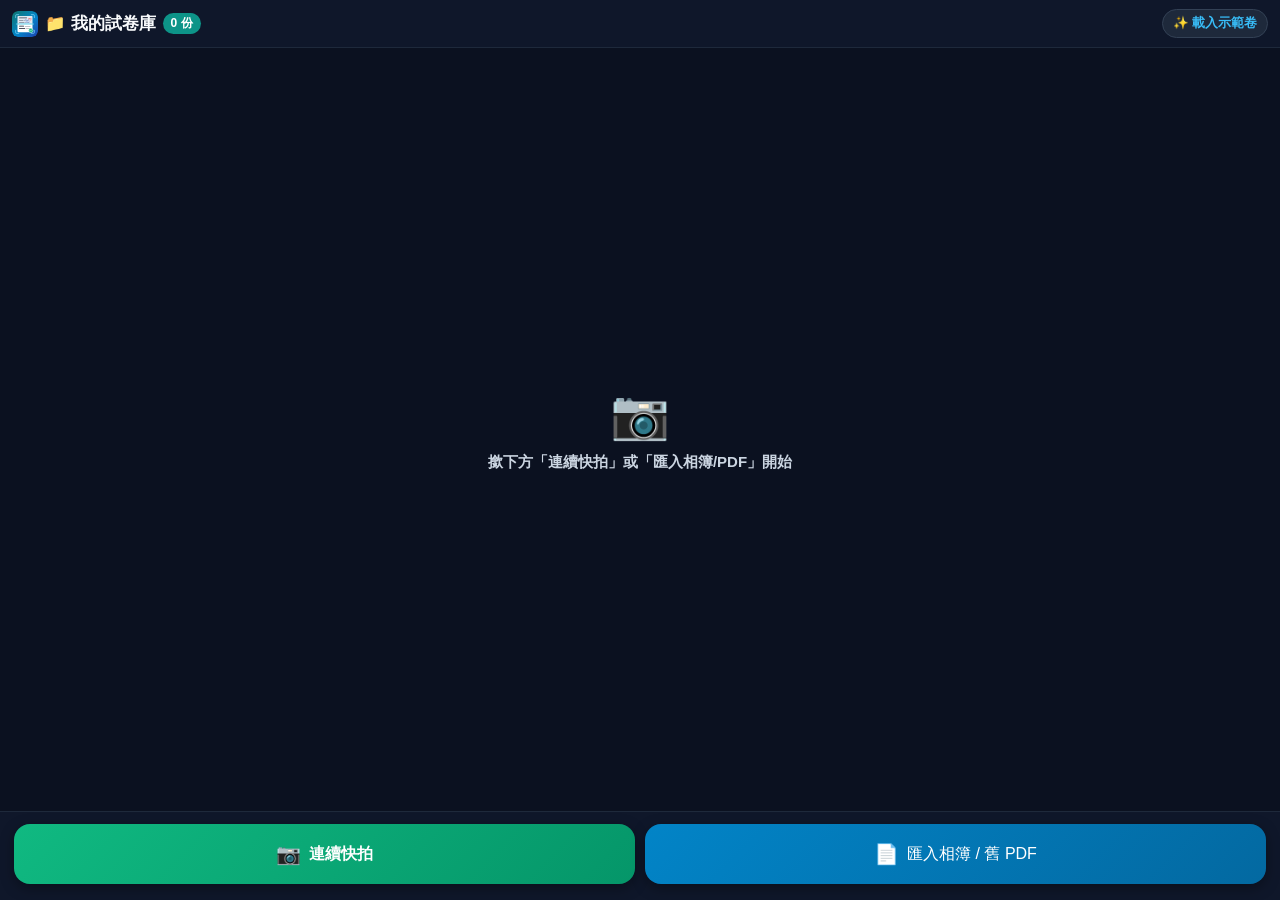
==== commit a0fe3ebc: "fix(scanner): SCAN-DEV-04 v3.4 fix single-spaced checkbox row protection, wide table subrect bridgin" ====
--- a/scanner/index.html
+++ b/scanner/index.html
@@ -11,10 +11,10 @@
   <meta name="apple-mobile-web-app-capable" content="yes" />
   <meta name="apple-mobile-web-app-status-bar-style" content="black-translucent" />
   <meta name="apple-mobile-web-app-title" content="掃描清答案" />
-  <link rel="manifest" href="./manifest.json?v=3.1" />
-  <link rel="icon" type="image/svg+xml" href="./icon.svg?v=3.1" />
-  <link rel="apple-touch-icon" href="./apple-touch-icon.png?v=3.1" />
-  <link rel="stylesheet" href="./style.css?v=3.1" />
+  <link rel="manifest" href="./manifest.json?v=3.4" />
+  <link rel="icon" type="image/svg+xml" href="./icon.svg?v=3.4" />
+  <link rel="apple-touch-icon" href="./apple-touch-icon.png?v=3.4" />
+  <link rel="stylesheet" href="./style.css?v=3.4" />
 </head>
 <body>
   <!-- Off-screen Native File Inputs (NO hidden attribute so iOS Safari <label for="..."> always works) -->
@@ -30,7 +30,7 @@
   <section id="screenHome" class="app-screen active">
     <header class="top-bar">
       <div class="top-brand">
-        <img src="./icon.svg?v=3.1" alt="" class="top-logo" />
+        <img src="./icon.svg?v=3.4" alt="" class="top-logo" />
         <span class="top-title">📁 我的試卷庫</span>
         <span id="docCountBadge" class="top-badge">0 份</span>
       </div>
@@ -124,14 +124,22 @@
       <canvas id="editorCanvas"></canvas>
 
       <!-- Top-left floating mini pill: Header Name Privacy Mask toggle -->
-      <button type="button" id="btnToggleHeaderMask" class="floating-pill left-pill active">
-        🛡️ 遮頂部名: 開
+      <button type="button" id="btnToggleHeaderMask" class="floating-pill left-pill">
+        🛡️ 遮頂部名: 關
       </button>
 
       <!-- Top-right floating mini pill: Hold to view Original -->
       <button type="button" id="btnCompareOrig" class="floating-pill right-pill">
         👁️ 按住睇原圖
       </button>
+
+      <!-- Bottom-center floating pill: 3-level Smart Erase Strength (Visible when 🧹 自動清答案 is active) -->
+      <div id="eraseStrengthBar" class="erase-strength-bar" role="group" aria-label="清答案力度">
+        <span class="str-label">🧹 力度</span>
+        <button type="button" id="strGentle" class="strength-btn" data-strength="gentle">輕柔</button>
+        <button type="button" id="strStandard" class="strength-btn active" data-strength="standard">標準</button>
+        <button type="button" id="strStrong" class="strength-btn" data-strength="strong">強力</button>
+      </div>
 
       <!-- Floating Manual Touch Draw Sub-Toolbar (Hidden unless 🖌️ 手動塗改 is active) -->
       <div id="drawFloatingBar" class="draw-floating-bar" hidden>
@@ -268,11 +276,11 @@
   <!-- Print Container -->
   <div id="printContainer"></div>
 
-  <!-- Local Scripts (with ?v=3.1 cache-busting) -->
-  <script src="./vendor/pdf.min.js?v=3.1"></script>
-  <script src="./pdf-lib.js?v=3.1"></script>
-  <script src="./demo-sheet.js?v=3.1"></script>
-  <script src="./processor.js?v=3.1"></script>
-  <script src="./app.js?v=3.1"></script>
+  <!-- Local Scripts (with ?v=3.4 cache-busting) -->
+  <script src="./vendor/pdf.min.js?v=3.4"></script>
+  <script src="./pdf-lib.js?v=3.4"></script>
+  <script src="./demo-sheet.js?v=3.4"></script>
+  <script src="./processor.js?v=3.4"></script>
+  <script src="./app.js?v=3.4"></script>
 </body>
 </html>
--- a/scanner/style.css
+++ b/scanner/style.css
@@ -590,6 +590,48 @@
   background: #f59e0b;
   color: #000;
   border-color: #fde68a;
+}
+
+/* Floating Smart Erase 3-Level Strength Bar */
+.erase-strength-bar {
+  position: absolute;
+  bottom: 8px;
+  left: 50%;
+  transform: translateX(-50%);
+  z-index: 16;
+  background: rgba(15, 23, 42, 0.88);
+  border: 1px solid rgba(45, 212, 191, 0.45);
+  border-radius: 999px;
+  padding: 3px 6px;
+  display: flex;
+  align-items: center;
+  gap: 4px;
+  backdrop-filter: blur(6px);
+  box-shadow: 0 4px 14px rgba(0, 0, 0, 0.45);
+}
+
+.str-label {
+  font-size: 11.5px;
+  font-weight: 800;
+  color: #94a3b8;
+  padding: 0 4px;
+  white-space: nowrap;
+}
+
+.strength-btn {
+  background: transparent;
+  color: #cbd5e1;
+  padding: 3px 9px;
+  border-radius: 999px;
+  font-size: 11.5px;
+  font-weight: 800;
+  white-space: nowrap;
+  transition: background 0.15s ease, color 0.15s ease;
+}
+
+.strength-btn.active {
+  background: #0d9488;
+  color: #ffffff;
 }
 
 /* Floating Manual Touch Sub-Toolbar */
